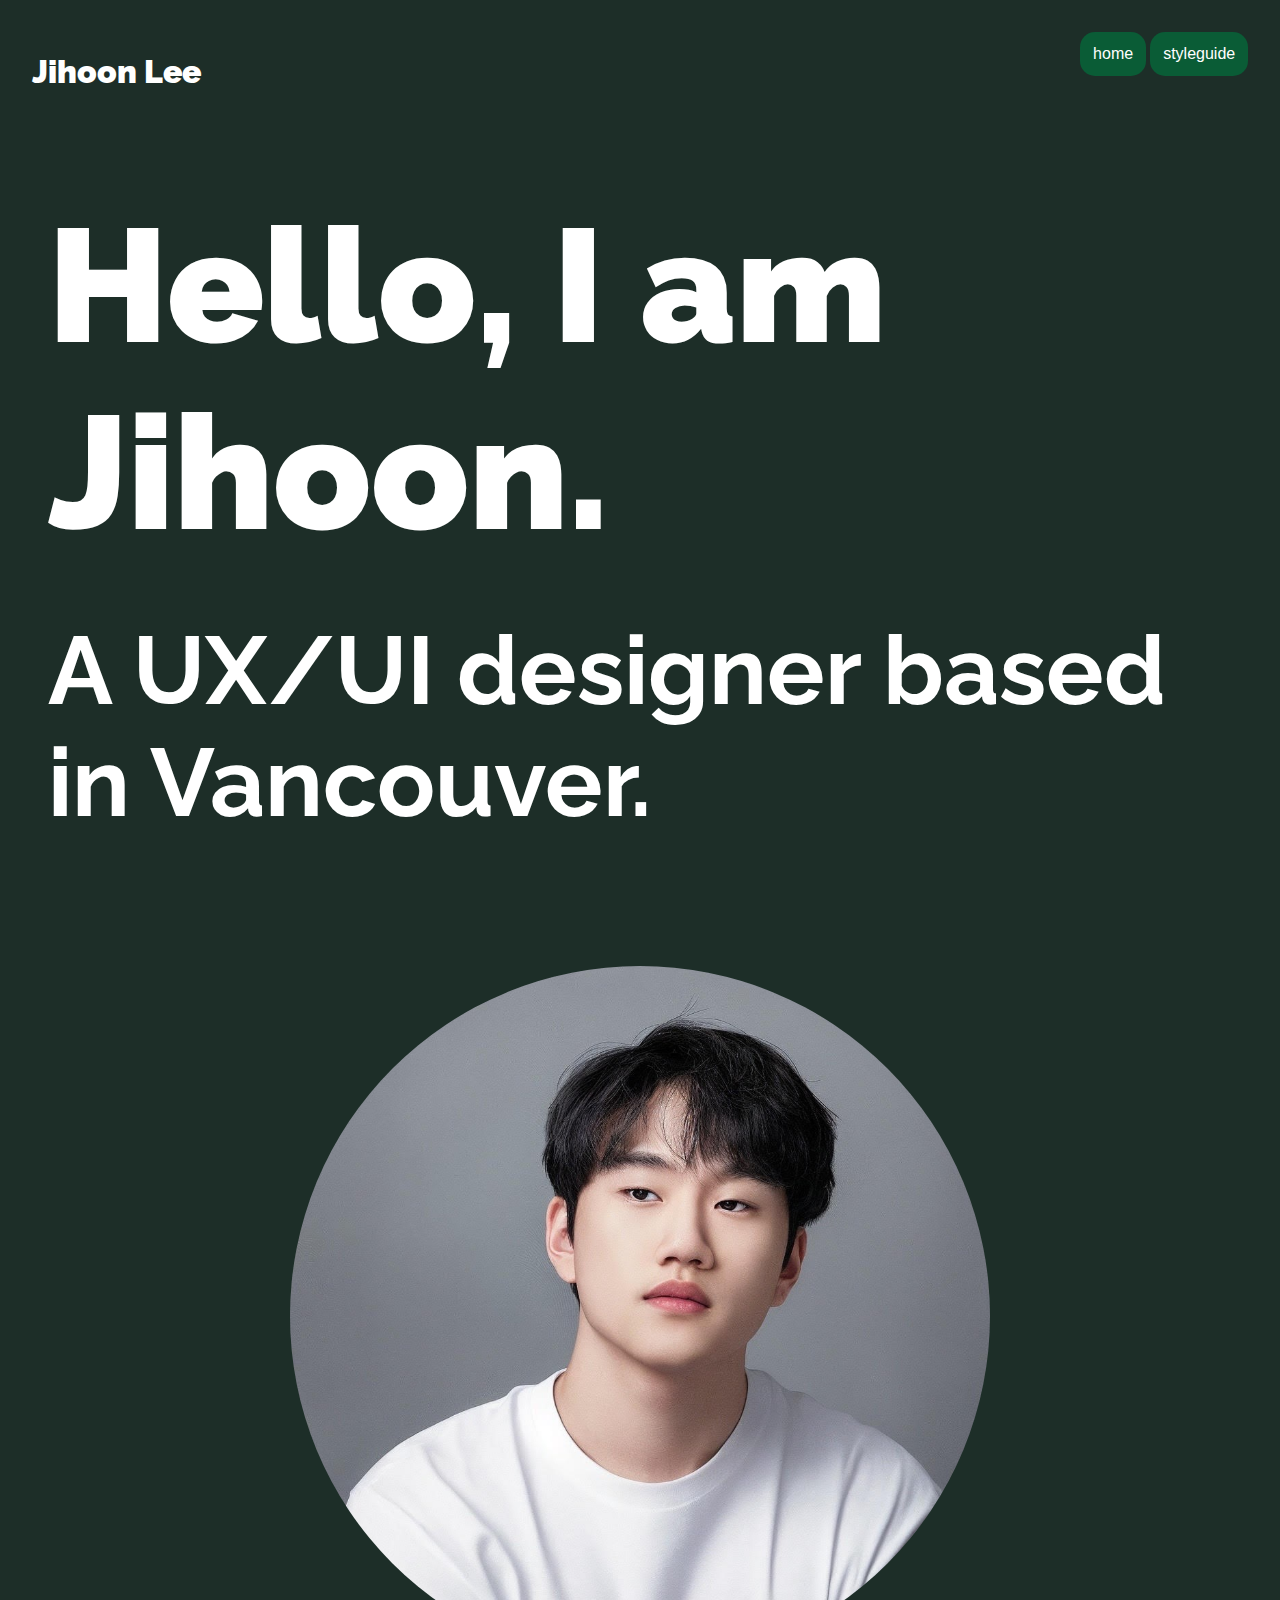
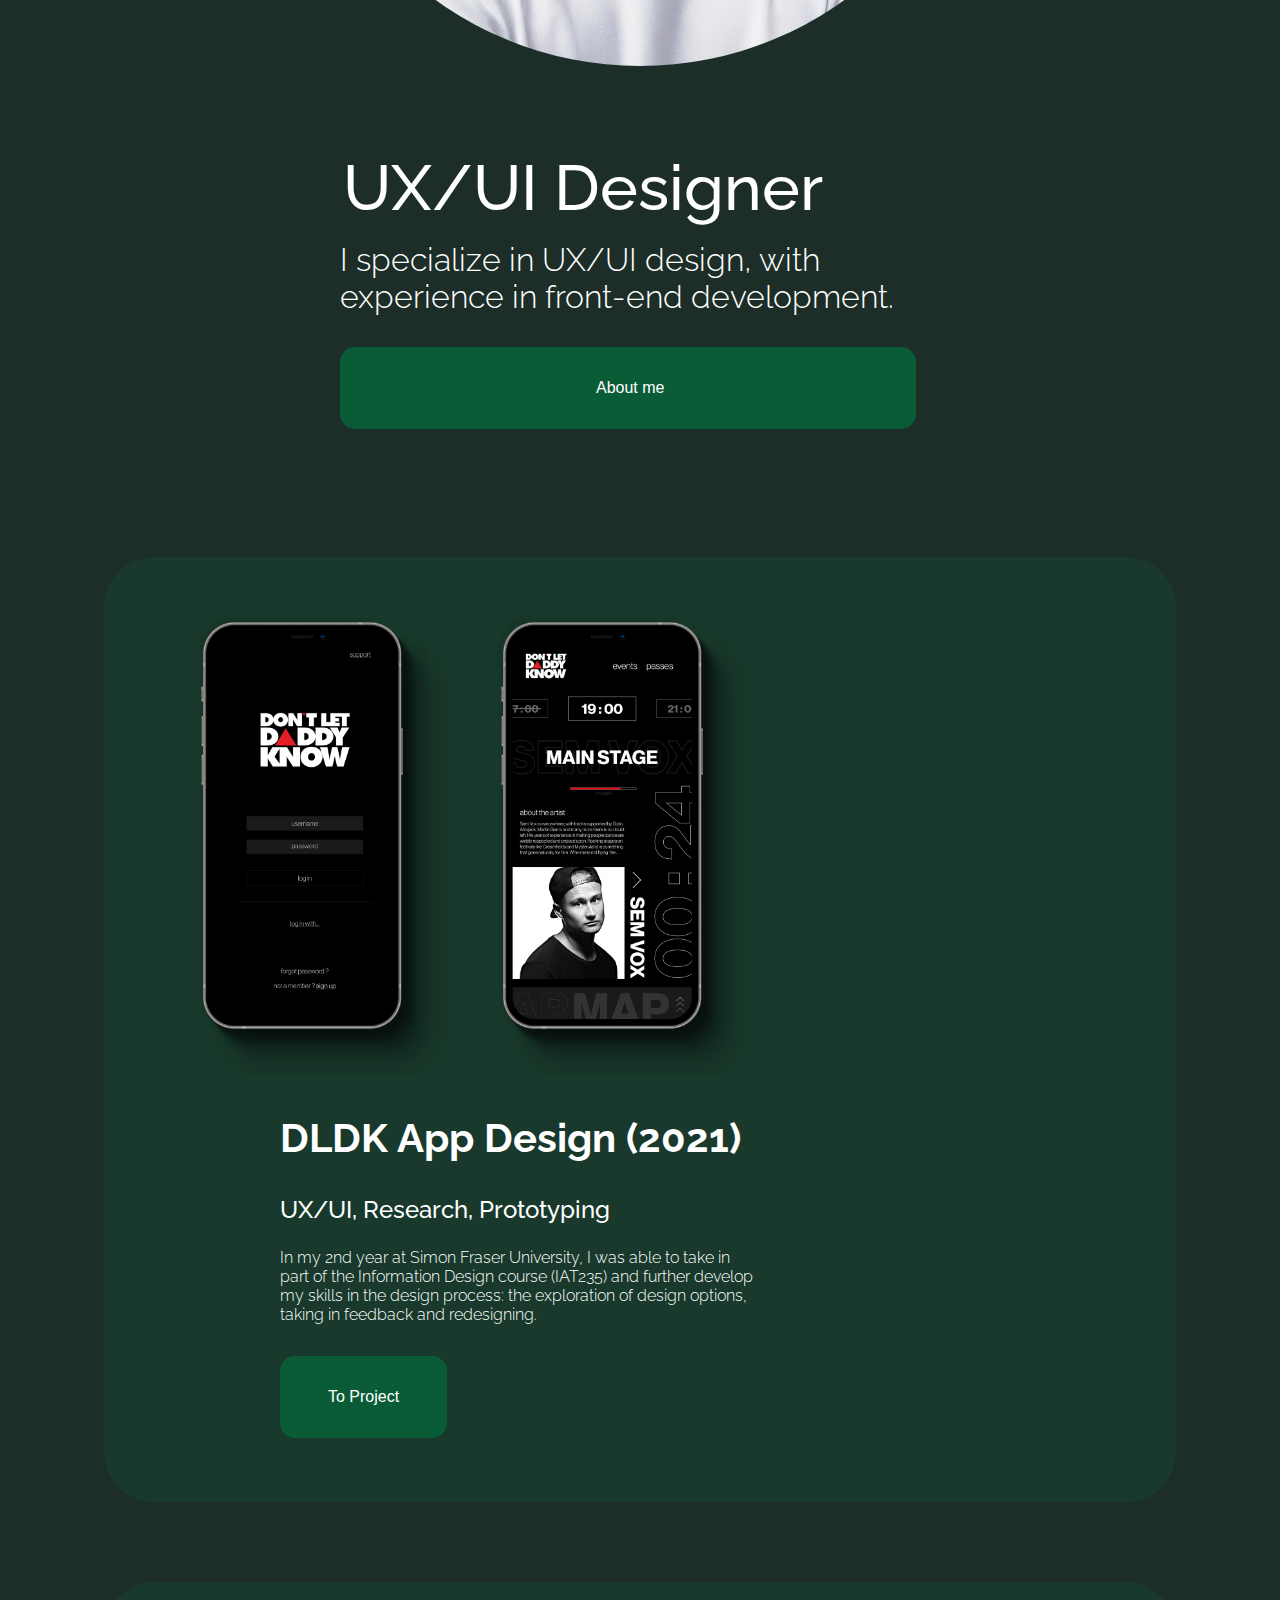
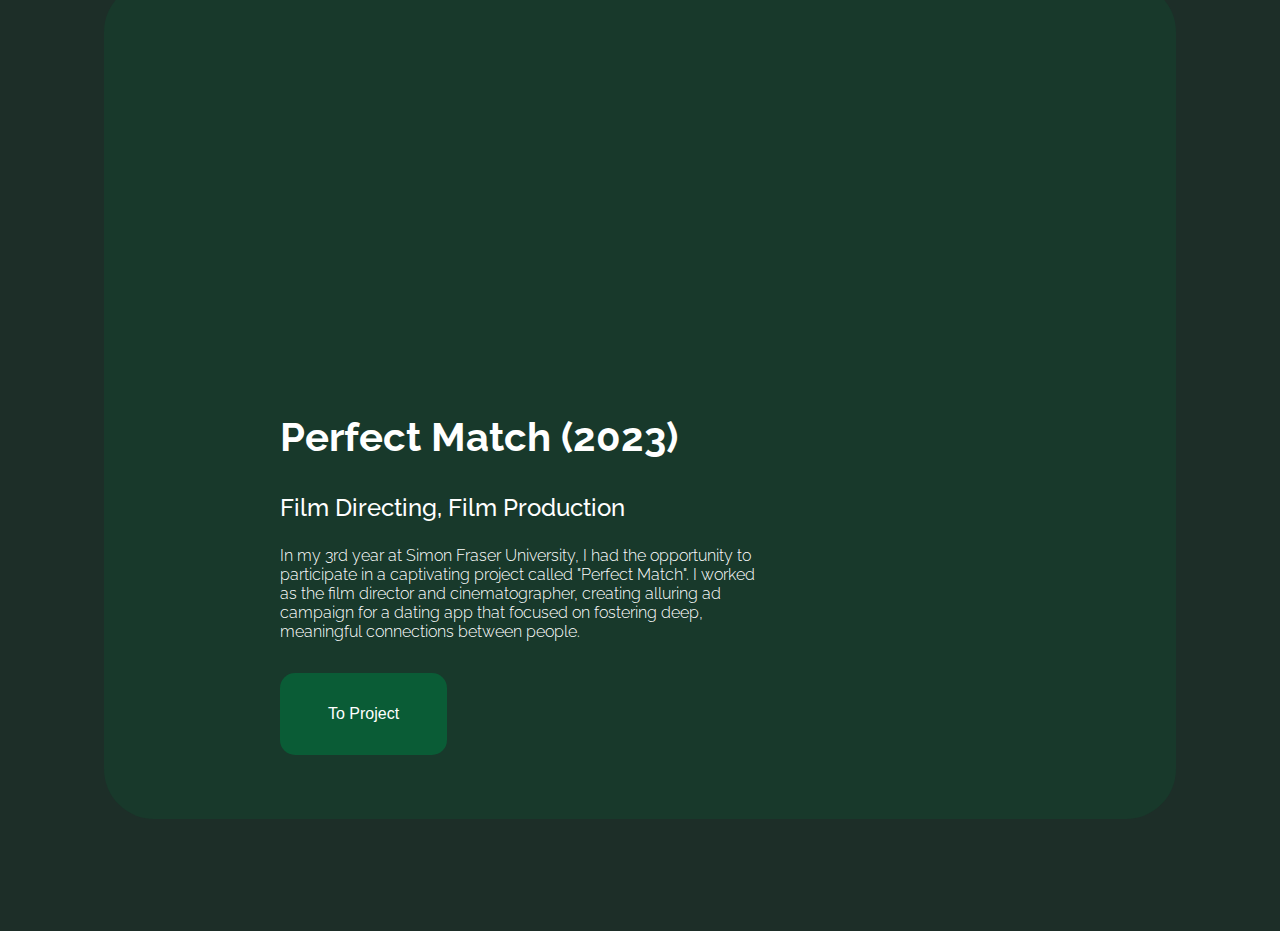
==== index.html @ 292fb3d1 "edited styleguide and home page" ====
<!DOCTYPE html>
<html lang = "en">

<head>
    <meta charset="utf-8" />
    <meta name="viewport" content="width=device-width, initial-scale=1.0" />

    <title>Jihoon's Portfolio</title>
    <link href="css/main.css" rel="stylesheet"/>
    <link href="css/normalize.css" rel="stylesheet"/>
    <link rel="preconnect" href="https://fonts.googleapis.com"> 
    <link rel="preconnect" href="https://fonts.gstatic.com" crossorigin> 
    <link href="https://fonts.googleapis.com/css2?family=Orbitron:wght@700&family=Raleway:wght@100;300;400;500;600;700;900&display=swap" rel="stylesheet">
</head>

<body>
    <header>
        <div class="header-content">
        <nav class="website-header">
            <h1>Jihoon Lee</h1>
        </nav>
        <nav class="website-menu">
            <a href="index.html" class="button-nav">home</a>
            <a href="style-guide.html" class="button-nav">styleguide</a>
        </nav>
        </div>
    </header>

    <section class="leading">
        <h1>Hello, I am Jihoon.</h1> 
        <h2>A UX/UI designer based in Vancouver.</h2>
        <div class="leading-content">
            <div class="leading-photo">
                <a href = "index.html">
                    <img src="img/jihoon.jpg">
                </a>
            </div>
            <div class="leading-about">
                <h3>UX/UI Designer</h3>
                <p>I specialize in UX/UI design, with experience in front-end development.</p>
                <div class="button-to-about">
                    <a href="index.html" class="button-nav">About me</a>
                </div>
            </div>
        </div>
    </section>

    <section class="projects element">
        <div class="project-container">
            <div class="project-DLDK-img">
                <a href="index.html">
                    <img src="img/1.png">
                </a>
            </div>
            <div class="project-DLDK-img">
                <a href="index.html">
                    <img src="img/4.png">
                </a>
            </div>
            <div class="project-content">
                <h2>DLDK App Design (2021)</h2>
                <h3>UX/UI, Research, Prototyping</h3>
                <div class="project-note">
                    <p>In my 2nd year at Simon Fraser University, I was able to take in part of the
                    Information Design course (IAT235) and further develop my skills in the design
                    process: the exploration of design options, taking in feedback and redesigning.</p>
                </div>
                <div class="button-to-project">
                    <a href="index.html" class="button-nav">To Project</a>
                </div>
            </div>
            
            
        </div>

        <div class="project-container">
            <div class="project-DLDK-img">
                <iframe src="https://www.youtube.com/embed/6qBNJYOXTNM?autoplay=1&mute=1&loop=1&controls=1"></iframe>
            </div>
            <div class="project-content">
                <h2>Perfect Match (2023)</h2>
                <h3>Film Directing, Film Production</h3>
                <div class="project-note">
                    <p>In my 3rd year at Simon Fraser University, I had the opportunity to participate
                        in a captivating project called "Perfect Match". I worked as the film director and
                        cinematographer, creating alluring ad campaign for a dating app that focused on
                        fostering deep, meaningful connections between people.</p>
                </div>
                <div class="button-to-project">
                    <a href="index.html" class="button-nav">To Project</a>
                </div>
            </div>
            
            
        </div>
        
    </section>
</body>

</html>
---- css/main.css ----
header{
    color: white;
}

body{
    background-color: #1D2E28;
    ;
}

.intro{
    color: white;
}

.introduction{
    color: white;
}

.skills{
    color: white;
}

.work-experience{
    color: white;
}

.education{
    color: white;
}

h1{
    font-family: Raleway;
    font-size: 3em;
    font-weight: 900;
}

.leading-content{
    display: flex;
    flex-wrap:wrap;
    justify-content: space-around;
}

.leading h1{
    font-size: 10em;
    color: white;
    margin: 0.5em 0.3em 0em 0.3em;
}

.leading h2{
    font-size: 6em;
    color: white;
    margin: 0.5em;

}

.leading h3{
    font-size: 4em;
    color: white;
    margin: 0em 0.3em 0em 0.3em;
}

.leading p{
    font-size: 2em;
    color: white;
    margin: 0.5em;
    max-width:600px;

}

.leading-photo img{
    margin: 5em 10em;
    width: 700px;
    border-radius: 50%;
}

.leading-about{
    align-self: center;
}

h2{
    font-family: Raleway;
    font-size: 2.5em;
    font-weight: 700;
}

h3{
    font-family: Raleway;
    font-size: 1.5em;
    font-weight: 500;
}

h4{
    font-family: Raleway;
    font-size: 1.2em;
    font-weight: 400;
}

h5{
    font-family: Raleway;
    font-size: 1em;
    font-weight: 300; 
}

p{
    font-family: Raleway;
    font-size: 1em;
    font-weight: 300;
    max-width: 100%;
}

ul{
    font-weight: 700;
}

li{
    font-weight: 300;
}

.button-nav{
    display: inline-block;
    padding: 0.8rem;
    color: white;
    background-color:#0A5C36;
    text-decoration: none;
    transition-property: background-color;
    transition-duration: 0.5s;
    border-radius: 15px;
}

.button-nav:hover,
.button-nav:focus {
    background-color: #14452F;
}

.header-content{
    display:flex;
    flex-wrap:wrap;
    justify-content: space-between;
    margin: 2em;
}

nav.website-header h1{
    text-align: left;
    font-size: 2em;
}

nav.website-header h2{
    text-align: center;
    font-size: 2em;
}

.website-menu{
    text-align: center;
}

.element {
    padding-bottom: 2rem;
    padding-left: 1.5rem;
    padding-right: 1.5rem;
    border-top-width: 0.15rem;
  }

#first.element{
    border: none;
}

.introduction{
    text-align: center;
    margin: 0 10em;
}

.skills{
    display:flex;
    flex-wrap:wrap;
    justify-content: space-around;
    align-items:center;
    border-radius: 50px;
    background: #18392b;
}

.skills-list{
    margin: 2rem;
    padding: 1.5rem;
    border-radius: 30px;
    background: #14452F;
}

.skills-list-detail{
    display:flex;
    flex-direction: column;
    flex-wrap:wrap;
    justify-content: space-around;
    align-items:center;
    margin-left: 15em;
}

div.skills-list li{
    margin-left: 2.5em;
}

div.skills-list h4{
    margin: 0;
}

.work-experience{
    display:flex;
    flex-wrap:wrap;
    justify-content: space-around;
    align-items:center;
    margin: 5em 5em;
    border-radius: 50px;
    background: #18392b;
}

.work-experience-list{
    margin: 2rem;
    padding: 1.5rem;
    max-width: 17em;
    border-radius: 30px;
    background: #14452F;
}

div.work-experience-list h4{
    margin: 0;
}

.education{
    display:flex;
    flex-wrap:wrap;
    justify-content: space-around;
    align-items:center;
    margin: 5em 5em;
    border-radius: 50px;
    background: #18392b;
}

.education-list{
    margin: 2rem;
    padding: 1rem;
    border-radius: 30px;
    background: #14452F;
}

div.education-list h4{
    margin: 0;
}

div.education-list p{
    margin: 0;
}

.element{
    color: white;
}

.projects{
    color: white;
}

div.projects h2{
    margin-left: 2em;
}

.project-container{
    display: flex;
    flex-wrap: wrap;
    
    align-items:left;
    margin: 5em 5em;
    border-radius: 50px;
    background: #18392b;
    padding:3em;
    padding-top:1em;
    padding-bottom: 1em;
}

.project-content{
    align-self: center;
    margin-left:8em;
}

.project-note{
    max-width: 30em;
}

.button-to-project .button-nav{
    margin: 1em 0em 3em 0em;
    padding: 2em 3em 2em 3em;
}

.button-to-about .button-nav{
    margin: 1em 0em 3em 1em;
    padding: 2em 3em 2em 16em;
    width: 17em;
}

div.project-DLDK-img img{
    max-width:300px;
    height: auto;
}

iframe{
    width:600px;
    height:338px;
    border:none;
    border-radius: 20px;
    margin-top: 2.5em;
}


@media (max-width:1920px){

    .skills{
        margin:5em 5em;
    }

    .skill-list-visible{
        display:none;
    }

    .skill-list-title-visible{
        display:none;
    }

    .skill-list-title-pop{
        display:none;
    }
}

@media (max-width:1184px){
    .work-experience-list{
        max-width: 50em;
    }

    div.work-experience-list p{
        max-width:80%;
    }

    
    .skill-list-visible{
        display:inline;
    }

     .skills-list-hide{
        display:none;
    }

    .skills-list{
        width:60em;
    }

    .education-list{
        width: 50em;
    }

    .skill-list-title-visible{
        display:inline;
    }

    .skill-list-title-pop{
        display:inline;
    }

    div.skills-list h4{
        height:50px;
    }
    .skills-list {
        display: flex;
        flex-wrap: wrap;
      }
      
      .skill-list-detail {
        flex-basis: 50%;
        box-sizing: border-box;
        margin-top: 20px; /* Add some spacing between items */
      }
      
      h5 {
        margin-top: 0;
      }
      
      ul {
        list-style-type: none;
        padding: 0;
      }

      div.skill-list-detail li{
        margin-left:0;
      }
}

@media (max-width:785px){
    .skills{
        margin:1em 1em;
    }
    
    .work-experience{
        margin:1em 1em;
    }

    .education{
        margin:1em 1em;
    }

    .introduction{
        margin:3em 3em;
    }
}

@media (max-width:585px){
    .introduction-para-short{
        display: none;
    }

    .work-experience-list-detail{
        display: none;
    }
}

@media (max-width:490px){

    nav.website-header h1{
        font-size: 2em;
    }

    nav.website-header h2{
        font-size: 1.5em;
    }

    h1{
        font-size: 2em;
    }

    h2{
        font-size: 1.5em;
    }

    h3{
        font-size: 1.2em;
    }

    h4{
        font-size: 1em;
    }

    h5{
        font-size: 0.8em;
    }

    p{
        font-size: 0.8em;
    }

    ul{
        font-size: 0.8em;
    }

    li{
        font-size: 0.8em;
    }
}

@media (max-width:410px) {

    nav.website-header h1{
        font-size: 1.7em;
    }

    nav.website-header h2{
        font-size: 1.3em;
    }

    h1{
        font-size: 1.7em;
    }

    h2{
        font-size: 1.3em;
    }

    h3{
        font-size: 1em;
    }

    h4{
        font-size: 0.8em;
    }

    h5{
        font-size: 0.7em;
    }

    p{
        font-weight: 300;
        font-size: 0.7em;
    }

    ul{
        font-size: 0.7em;
    }

    li{
        font-size: 0.7em;
    }

    .skills-list{
        margin: 0em 0em 1em;
        padding: 0em 1em 2em;
    }

    .work-experience-list{
        margin: 0em 0em 1em;
        padding: 1em 1em 1em;
    }

    div.work-experience-list p{
        margin:0;
        max-width: 100%;
    }

    .education-list{
        margin: 0em 0em 1em;
        padding: 1em 1em 1em;
    }

    div.education-list p{
        margin:0;
        max-width: 100%;
    }

    .introduction{
        margin:0;
        padding:1em;
    }

    .element{
        padding:0;
    }

    .intro{
        padding: 1em;
    }
}
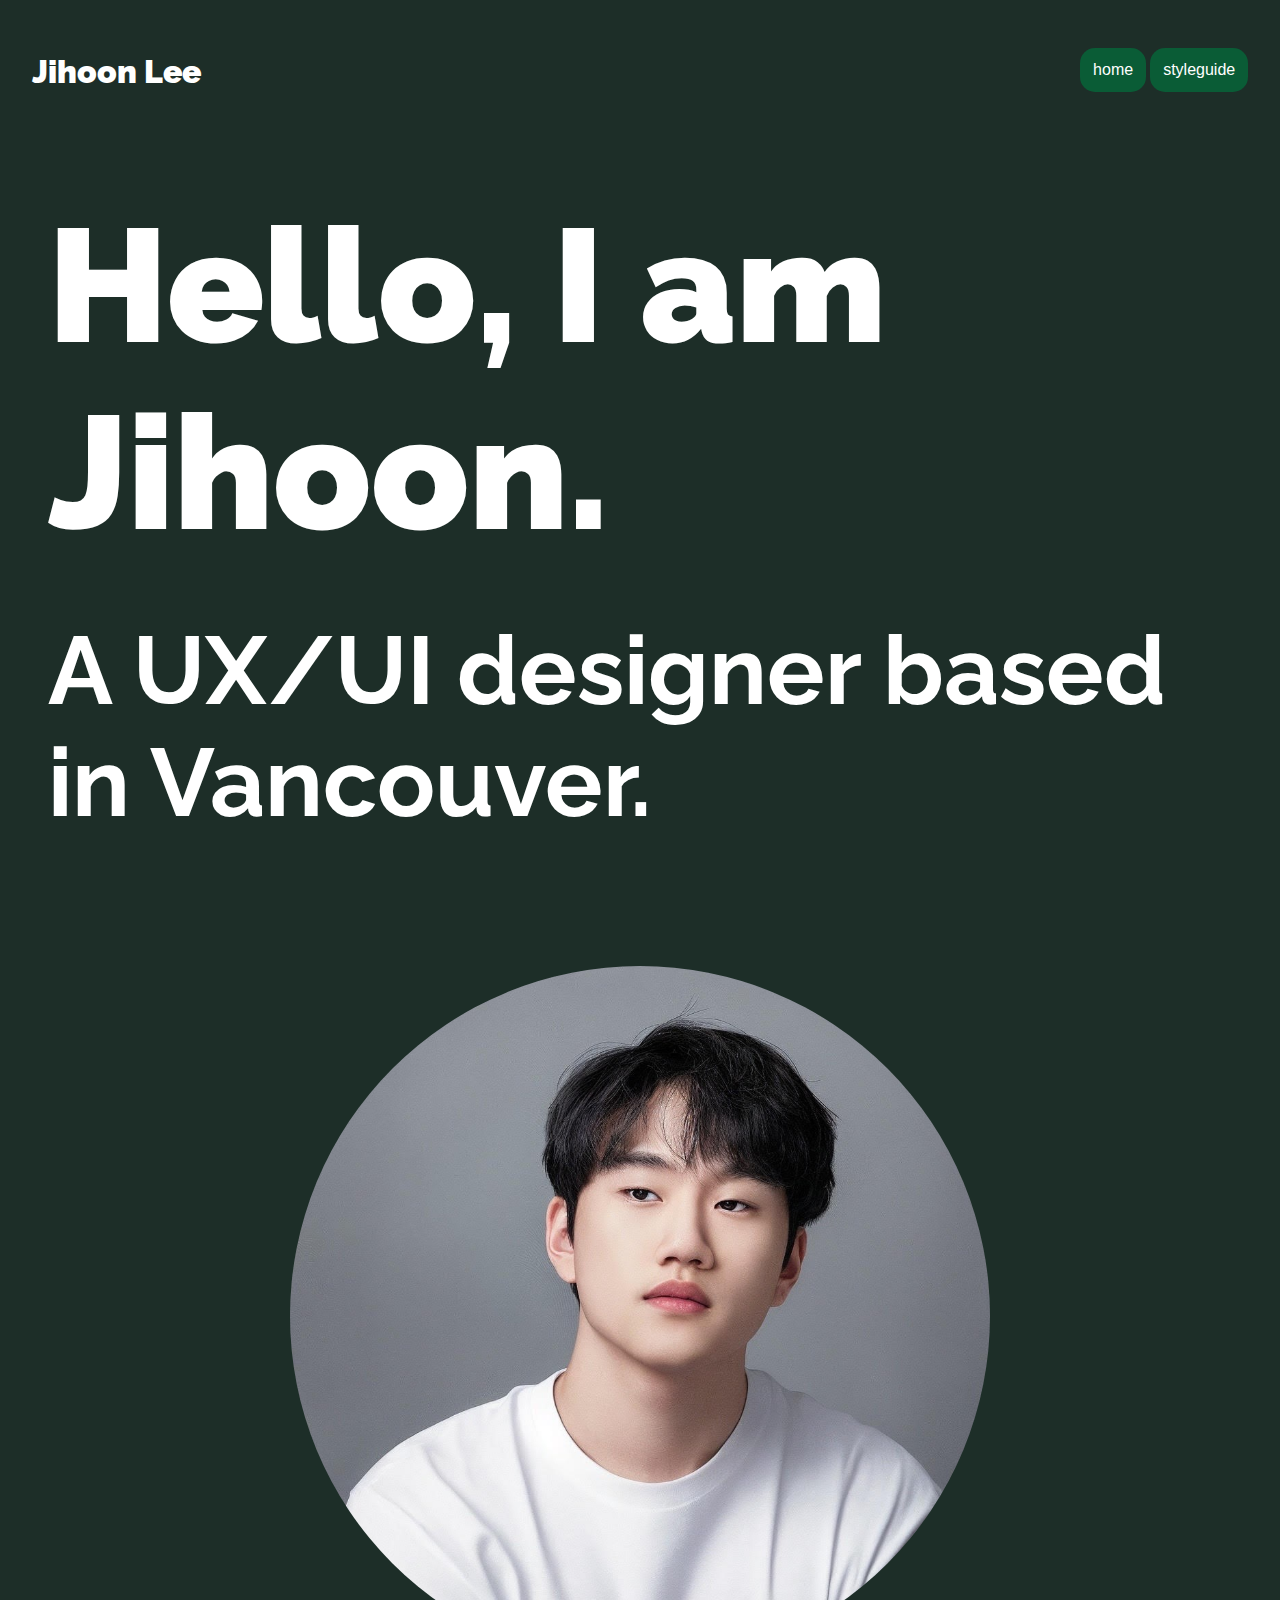
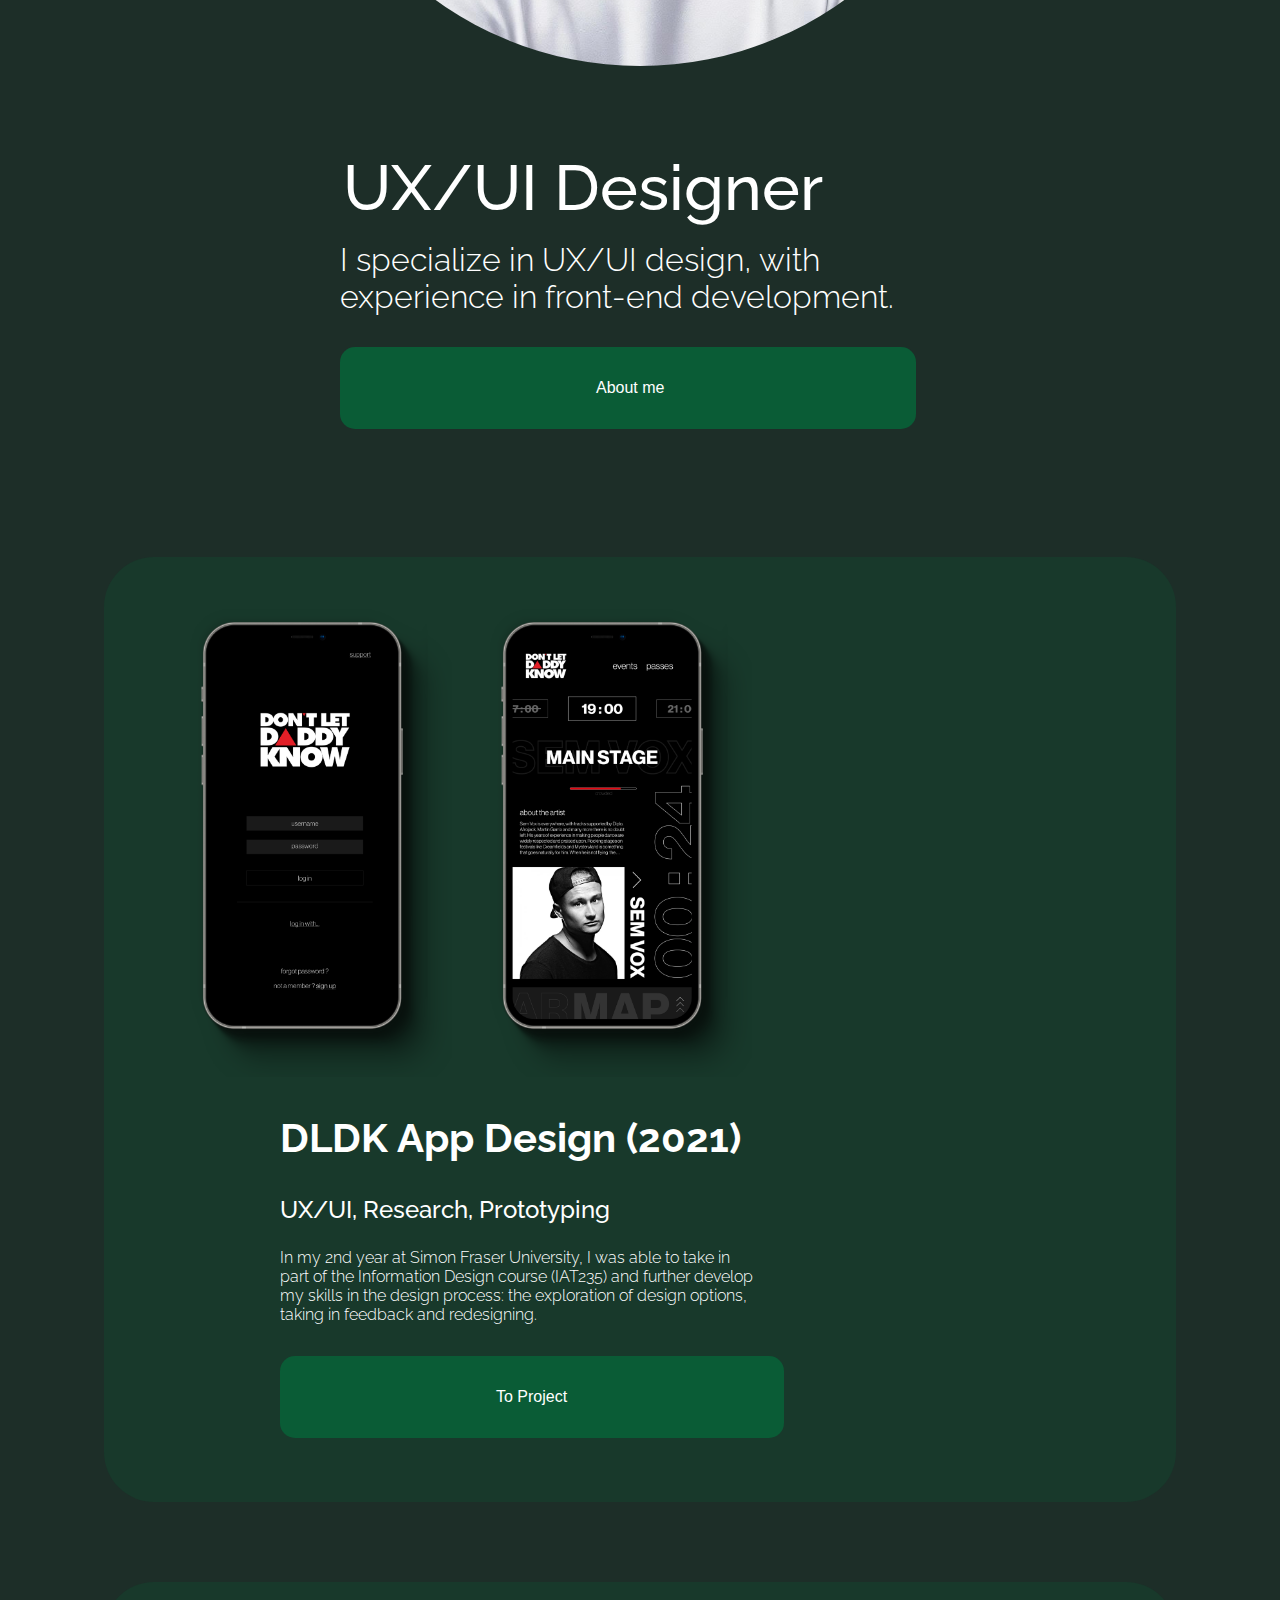
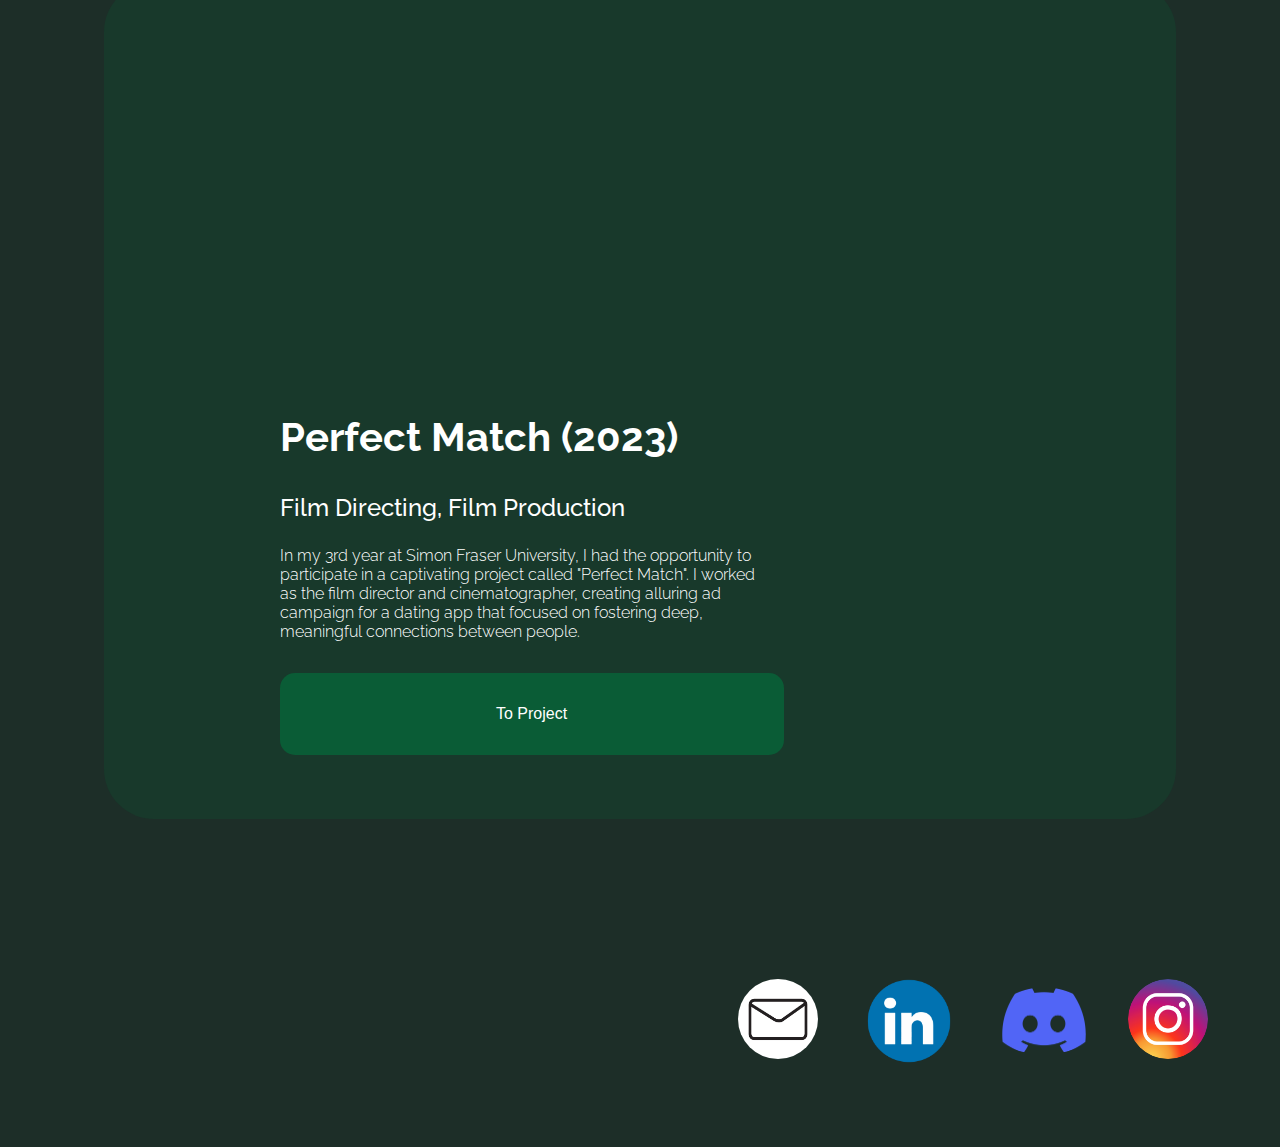
==== commit 6ef879f5: "Added contact icons" ====
--- a/index.html
+++ b/index.html
@@ -16,9 +16,11 @@
 <body>
     <header>
         <div class="header-content">
-        <nav class="website-header">
-            <h1>Jihoon Lee</h1>
-        </nav>
+            <nav class="website-header">
+                <a href="index.html">
+                <h1>Jihoon Lee</h1>
+                </a>
+            </nav>
         <nav class="website-menu">
             <a href="index.html" class="button-nav">home</a>
             <a href="style-guide.html" class="button-nav">styleguide</a>
@@ -31,7 +33,7 @@
         <h2>A UX/UI designer based in Vancouver.</h2>
         <div class="leading-content">
             <div class="leading-photo">
-                <a href = "index.html">
+                <a href = "about-me.html">
                     <img src="img/jihoon.jpg">
                 </a>
             </div>
@@ -39,7 +41,7 @@
                 <h3>UX/UI Designer</h3>
                 <p>I specialize in UX/UI design, with experience in front-end development.</p>
                 <div class="button-to-about">
-                    <a href="index.html" class="button-nav">About me</a>
+                    <a href="about-me.html" class="button-nav">About me</a>
                 </div>
             </div>
         </div>
@@ -95,6 +97,23 @@
         </div>
         
     </section>
+
+    <section class="contact element">
+        <div class="contact-me">
+            <a href="mailto: jihoon_lee@sfu.ca" id="email">
+                <img src="img/email-icon.jpg" alt="link to Email">
+            </a>
+            <a target="blank_" href="https://www.linkedin.com/in/jihoonl" id="linkedin">
+                <img src="img/linkedin-icon.png" alt="link to LinkedIn">
+            </a>
+            <a target="blank_" href="https://discordapp.com/users/698409979882766357" id="discord">
+                <img src="img/discord-icon.png" alt="link to Discord">
+            </a>
+            <a target="blank_" href="https://www.instagram.com/j.hoonl/" id="instagram">
+                <img src="img/instagram-icon.png" alt="link to Instagram">
+            </a>
+        </div>
+    </section>
 </body>
 
 </html>--- a/css/main.css
+++ b/css/main.css
@@ -7,12 +7,21 @@
     ;
 }
 
+a{
+    text-decoration: none;
+    color: white;
+}
+
 .intro{
     color: white;
 }
 
 .introduction{
     color: white;
+}
+
+div.introduction h3{
+    font-size: 4em;
 }
 
 .skills{
@@ -149,6 +158,7 @@
 }
 
 .website-menu{
+    margin-top: 1em;
     text-align: center;
 }
 
@@ -165,7 +175,7 @@
 
 .introduction{
     text-align: center;
-    margin: 0 10em;
+    margin: 5em 10em;
 }
 
 .skills{
@@ -263,7 +273,6 @@
 .project-container{
     display: flex;
     flex-wrap: wrap;
-    
     align-items:left;
     margin: 5em 5em;
     border-radius: 50px;
@@ -284,7 +293,8 @@
 
 .button-to-project .button-nav{
     margin: 1em 0em 3em 0em;
-    padding: 2em 3em 2em 3em;
+    padding: 2em 3em 2em 13.5em;
+    width: 15em;
 }
 
 .button-to-about .button-nav{
@@ -304,6 +314,33 @@
     border:none;
     border-radius: 20px;
     margin-top: 2.5em;
+}
+
+.contact-me{
+    margin:3em;
+    display: flex;
+    flex-wrap: wrap;
+    justify-content: flex-end;
+}
+
+.contact-me img{
+    width:80px;
+    height: auto;
+    border-radius: 50%;
+}
+
+#linkedin img{
+    width:150px;
+    margin-left:1em;
+}
+
+#discord img{
+    width: 120px;
+    margin-top: 0.5em;
+    margin-right: 1.5em;
+}
+
+#instgram img{
 }
 
 
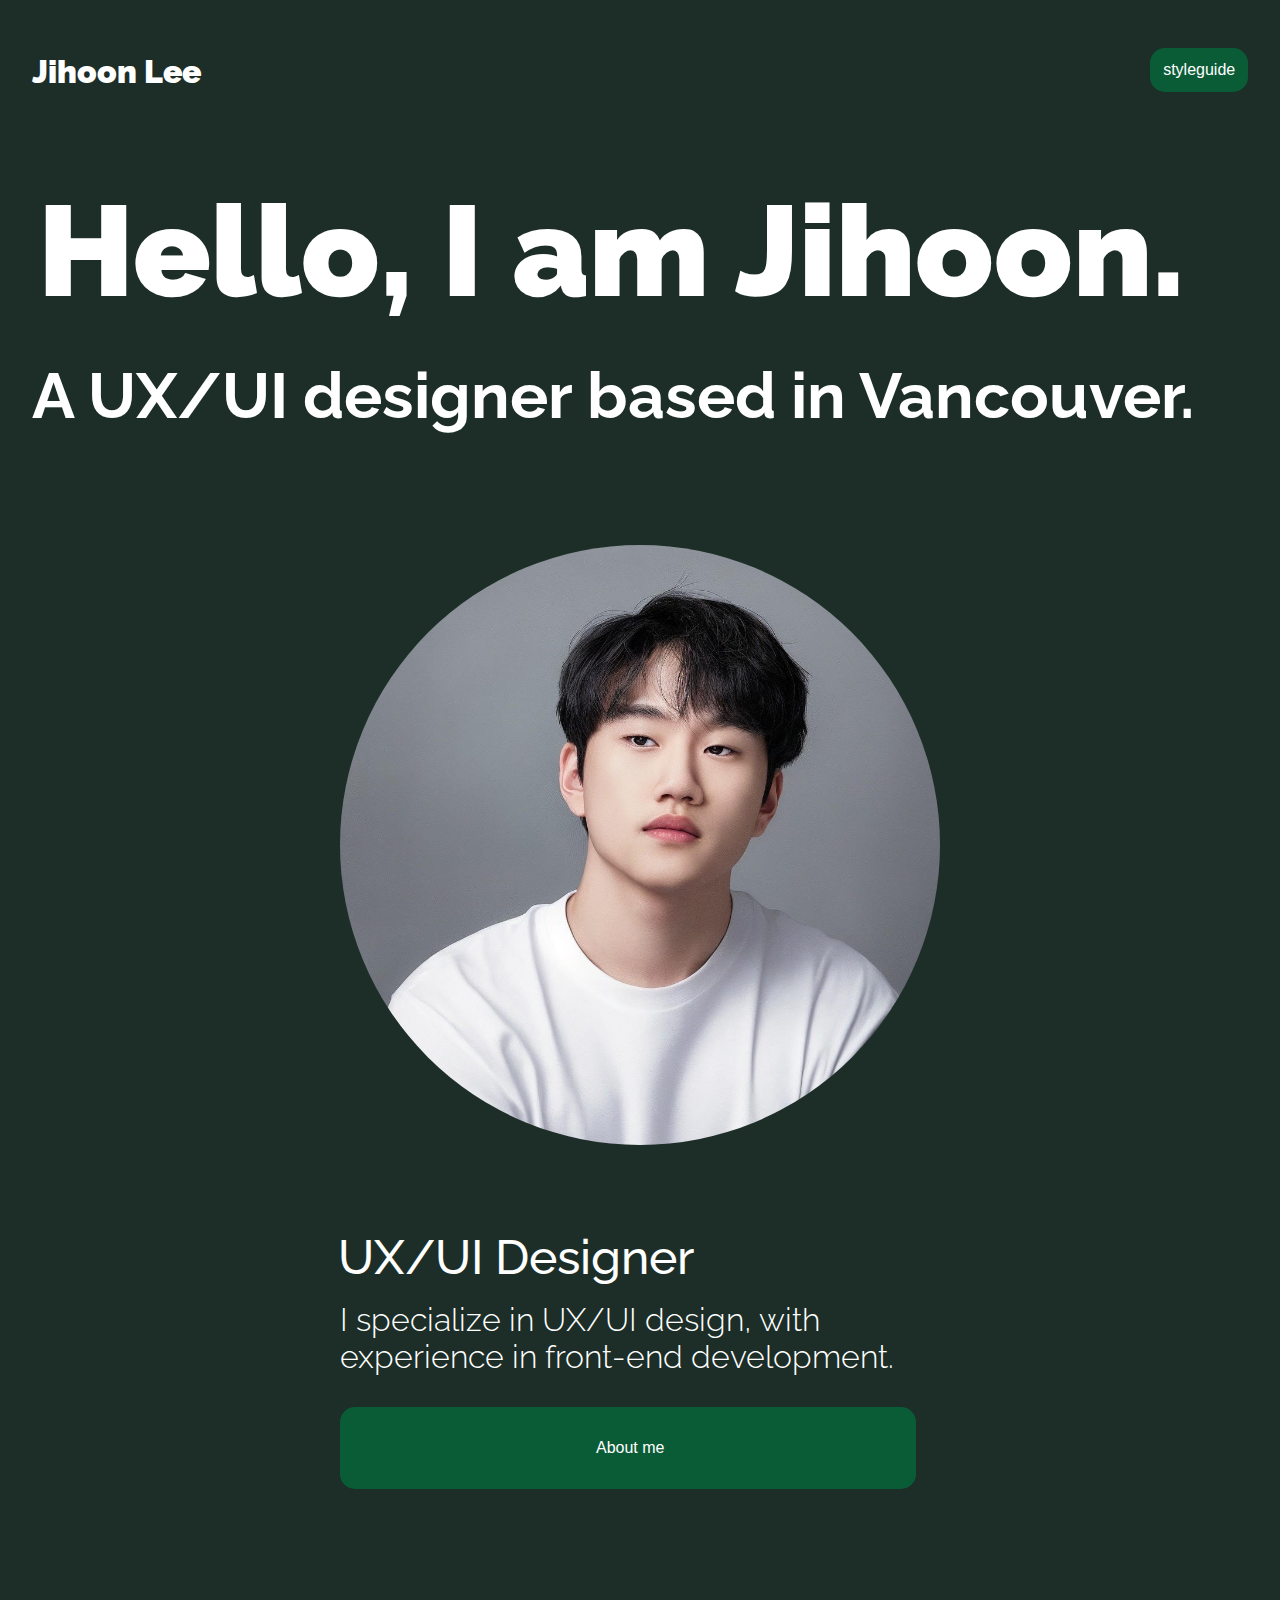
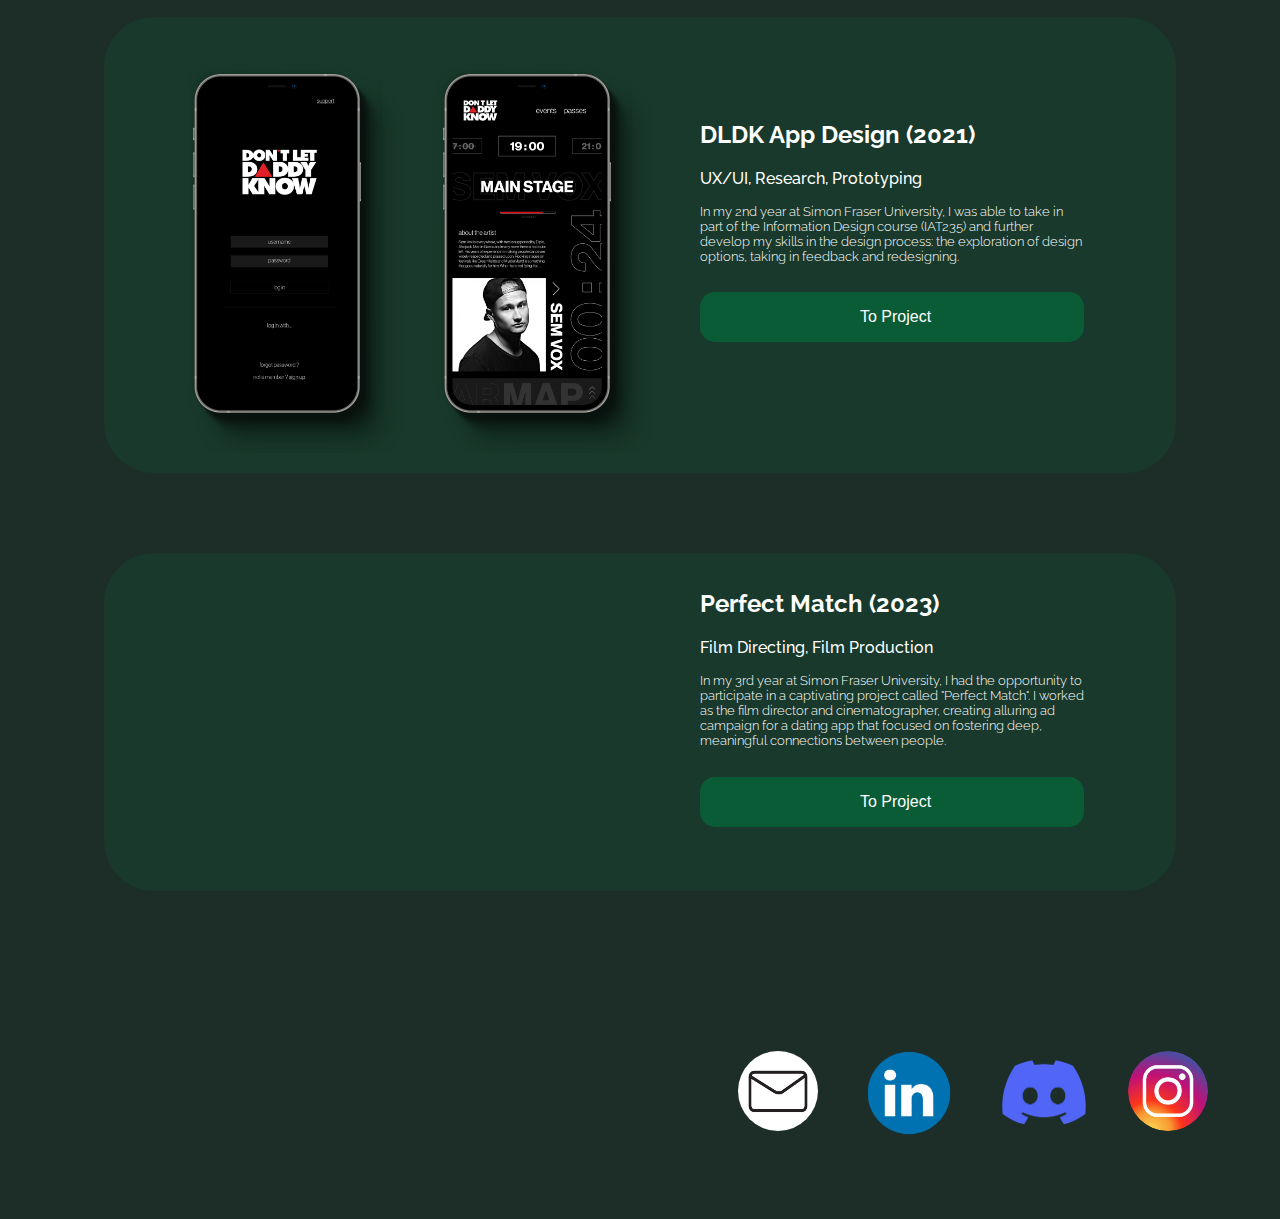
==== commit d3b0b7e6: "Adjusted for Mobile (iPhone 12 pro)" ====
--- a/index.html
+++ b/index.html
@@ -22,7 +22,6 @@
                 </a>
             </nav>
         <nav class="website-menu">
-            <a href="index.html" class="button-nav">home</a>
             <a href="style-guide.html" class="button-nav">styleguide</a>
         </nav>
         </div>
@@ -49,16 +48,19 @@
 
     <section class="projects element">
         <div class="project-container">
-            <div class="project-DLDK-img">
+            <div class="project-images">
+            <div class="project-img">
                 <a href="index.html">
                     <img src="img/1.png">
                 </a>
             </div>
-            <div class="project-DLDK-img">
+            <div class="project-img" id="second">
                 <a href="index.html">
                     <img src="img/4.png">
                 </a>
             </div>
+            </div>
+
             <div class="project-content">
                 <h2>DLDK App Design (2021)</h2>
                 <h3>UX/UI, Research, Prototyping</h3>
@@ -76,7 +78,7 @@
         </div>
 
         <div class="project-container">
-            <div class="project-DLDK-img">
+            <div class="project-img">
                 <iframe src="https://www.youtube.com/embed/6qBNJYOXTNM?autoplay=1&mute=1&loop=1&controls=1"></iframe>
             </div>
             <div class="project-content">
--- a/css/main.css
+++ b/css/main.css
@@ -46,6 +46,7 @@
     display: flex;
     flex-wrap:wrap;
     justify-content: space-around;
+    margin: 1em;
 }
 
 .leading h1{
@@ -287,7 +288,7 @@
     margin-left:8em;
 }
 
-.project-note{
+.project-note {
     max-width: 30em;
 }
 
@@ -303,7 +304,12 @@
     width: 17em;
 }
 
-div.project-DLDK-img img{
+.project-images{
+    display: flex;
+    flex-wrap: wrap;
+}
+
+div.project-img img{
     max-width:300px;
     height: auto;
 }
@@ -360,6 +366,103 @@
 
     .skill-list-title-pop{
         display:none;
+    }
+}
+
+@media (max-width:1535px){
+    .project-content{
+        margin-left: 3em;
+    }
+}
+
+@media (max-width:1455px){
+    .project-img img{
+        width: 250px;
+        height:auto;
+    }
+
+    .project-img iframe{
+        width: 500px;
+        height: 280px;
+        margin-top: 4.5em;
+    }
+}
+
+@media (max-width: 1355px){
+    .leading h1{
+        font-size: 8em;
+        color: white;
+        margin: 0.5em 0.3em 0em 0.3em;
+    }
+    
+    .leading h2{
+        font-size: 4em;
+        color: white;
+        margin: 0.5em;
+    
+    }
+    
+    .leading h3{
+        font-size: 3em;
+        color: white;
+        margin: 0em 0.3em 0em 0.3em;
+    }
+    
+    .leading p{
+        font-size: 2em;
+        color: white;
+        margin: 0.5em;
+        max-width:600px;
+    
+    }
+    
+    .leading-photo img{
+        margin: 5em 10em;
+        width: 600px;
+        border-radius: 50%;
+    }
+    
+    .project-content h2{
+        font-size: 1.5em;
+    }
+
+    .project-content h3{
+        font-size: 1em;
+    }
+
+    .project-note p{
+        font-size: 0.8em;
+        max-width: 30em;
+
+    }
+
+    .button-to-project .button-nav{
+        padding: 1em 2em 1em 10em;
+        width: 12em;
+    }
+
+    .project-img iframe{
+        margin-top: 0.8em;
+    }
+}
+
+@media (max-width:1235px){
+    #second.project-img{
+        display:none;
+    }
+
+    .project-img iframe{
+        margin-top: 2em;
+        width: 700px;
+        height: 394px;
+    }
+
+    .project-content{
+        margin:0;
+    }
+
+    .project-note p{
+        width:70em;
     }
 }
 
@@ -425,6 +528,125 @@
       }
 }
 
+@media (max-width:995px){
+    .leading h1{
+        font-size: 5em;
+        color: white;
+        margin: 0.5em 0.3em 0em 0.3em;
+    }
+    
+    .leading h2{
+        font-size: 2.5em;
+        color: white;
+        margin: 0.5em;
+    
+    }
+    
+    .leading h3{
+        font-size: 2em;
+        color: white;
+        margin: 0em 0.3em 0em 0.3em;
+    }
+    
+    .leading p{
+        font-size: 1.5em;
+        color: white;
+        margin: 0.5em;
+        max-width:600px;
+    
+    }
+    
+    .leading-photo img{
+        margin: 5em 10em;
+        width: 500px;
+        border-radius: 50%;
+    }
+    
+    .project-content h2{
+        font-size: 1em;
+    }
+
+    .project-content h3{
+        font-size: 0.8em;
+    }
+
+    .project-note p{
+        font-size: 0.7em;
+        max-width: 25em;
+
+    }
+
+    .button-to-project .button-nav{
+        padding: 1em 2em 1em 6em;
+        width: 8em;
+    }
+
+    .project-img iframe{
+        margin-top: 2em;
+        width: 530px;
+        height: 298px;
+    }
+}
+
+@media (max-width:833px){
+    .project-img iframe{
+        margin-top: 2em;
+        width: 280px;
+        height: 158px;
+    }
+
+    .leading h1{
+        font-size: 4em;
+        color: white;
+        margin: 0.5em 0.3em 0em 0.3em;
+    }
+    
+    .leading h2{
+        font-size: 2em;
+        color: white;
+        margin: 0.5em;
+    
+    }
+    
+    .leading h3{
+        font-size: 1.5em;
+        color: white;
+        margin: 0em 0.3em 0em 0.3em;
+    }
+    
+    .leading p{
+        font-size: 1em;
+        color: white;
+        margin: 0.5em;
+        max-width:600px;
+    
+    }
+
+    .leading-photo img{
+        margin: 5em 8em;
+        width: 400px;
+        border-radius: 50%;
+    }
+
+    .button-to-about .button-nav{
+        margin: 1em 0em 3em 1em;
+        padding: 2em 3em 2em 13em;
+        width: 14em;
+    }
+
+    .contact-me img{
+        width:4em;
+    }
+
+    #linkedin img{
+        width:7.5em;
+    }
+
+    #discord img{
+        width:6em;
+    }
+}
+
 @media (max-width:785px){
     .skills{
         margin:1em 1em;
@@ -443,6 +665,14 @@
     }
 }
 
+@media (max-width:660px){
+    .leading-photo img{
+        margin: 3em 4em;
+        width: 400px;
+        border-radius: 50%;
+    }
+}
+
 @media (max-width:585px){
     .introduction-para-short{
         display: none;
@@ -453,6 +683,14 @@
     }
 }
 
+@media (max-width:527px){
+    .leading-photo img{
+        margin: 1em 2em;
+        width: 400px;
+        border-radius: 50%;
+    }
+}
+
 @media (max-width:490px){
 
     nav.website-header h1{
@@ -496,7 +734,7 @@
     }
 }
 
-@media (max-width:410px) {
+@media (max-width:415px) {
 
     nav.website-header h1{
         font-size: 1.7em;
@@ -569,6 +807,15 @@
         padding:1em;
     }
 
+    div.introduction h3{
+        font-size: 2em;
+        margin-top: 0;
+    }
+
+    .header-content{
+        margin-bottom: 0;
+    }
+
     .element{
         padding:0;
     }
@@ -576,4 +823,80 @@
     .intro{
         padding: 1em;
     }
-}+    .leading-photo img{
+        margin: 1em 1em;
+        width: 300px;
+        border-radius: 50%;
+    }
+
+    .project-img iframe{
+        margin-top: 2em;
+        width: 280px;
+        height: 158px;
+    }
+
+    .leading h1{
+        font-size: 2em;
+        color: white;
+        margin: 0.5em 0.3em 0em 0.3em;
+    }
+    
+    .leading h2{
+        font-size: 1.2em;
+        color: white;
+        margin: 0.5em;
+    
+    }
+    
+    .leading h3{
+        font-size: 1em;
+        color: white;
+        margin: 0em 0.3em 0em 0.3em;
+    }
+    
+    .leading p{
+        font-size: 0.8em;
+        color: white;
+        margin: 0.5em;
+        max-width:600px;
+    
+    }
+
+    .button-to-about .button-nav{
+        margin: 1em 0em 3em 1em;
+        padding: 2em 3em 2em 8em;
+        width: 9.5em;
+    }
+
+    .project-container{
+        margin:1em;
+    }
+
+    .project-img img {
+        width:200px;
+        height: auto;
+        padding-left: 2em;
+    }
+
+    .project-img iframe{
+        width: 265px;
+        height: 149.7px;
+    }
+
+    .contact-me{
+        margin:1em;
+        justify-content: center;
+    }
+
+    .contact-me img{
+        width:3em;
+    }
+
+    #linkedin img{
+        width:5.8em;
+    }
+
+    #discord img{
+        width:4.3em;
+    }
+}
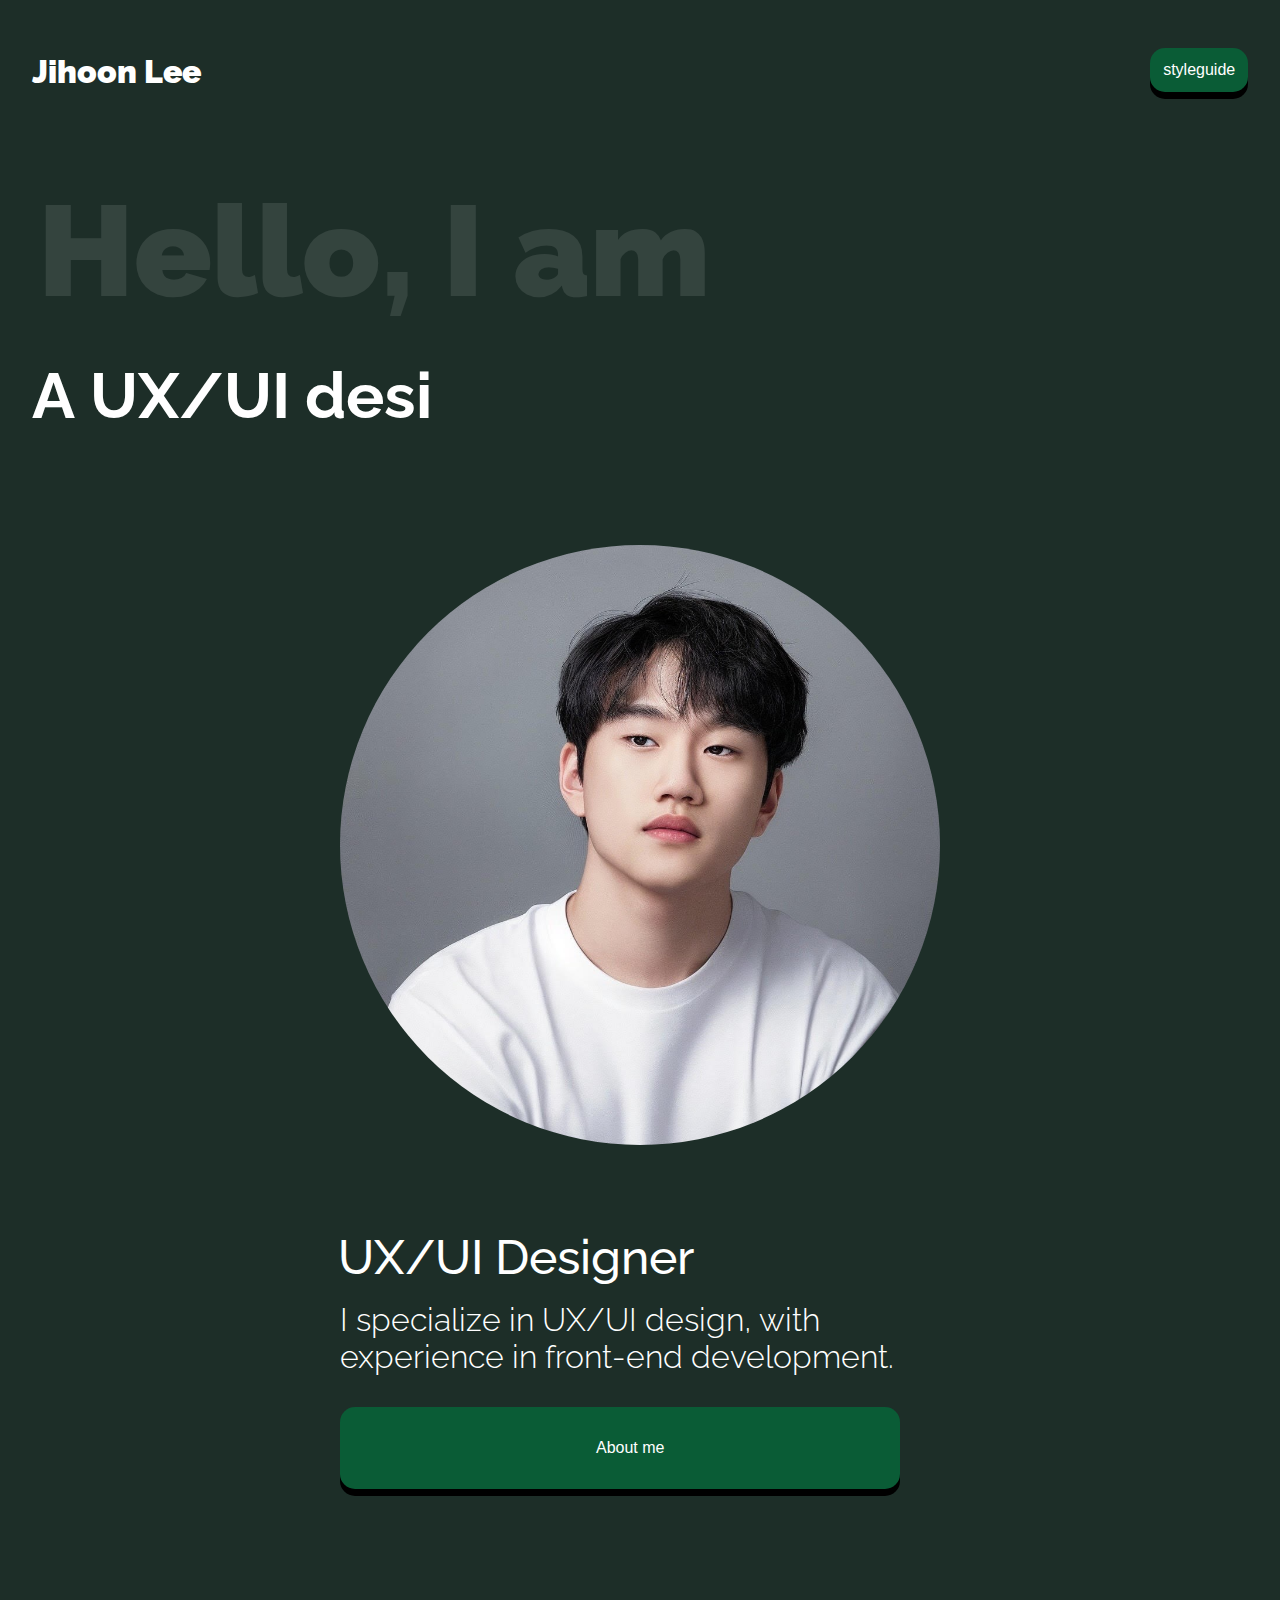
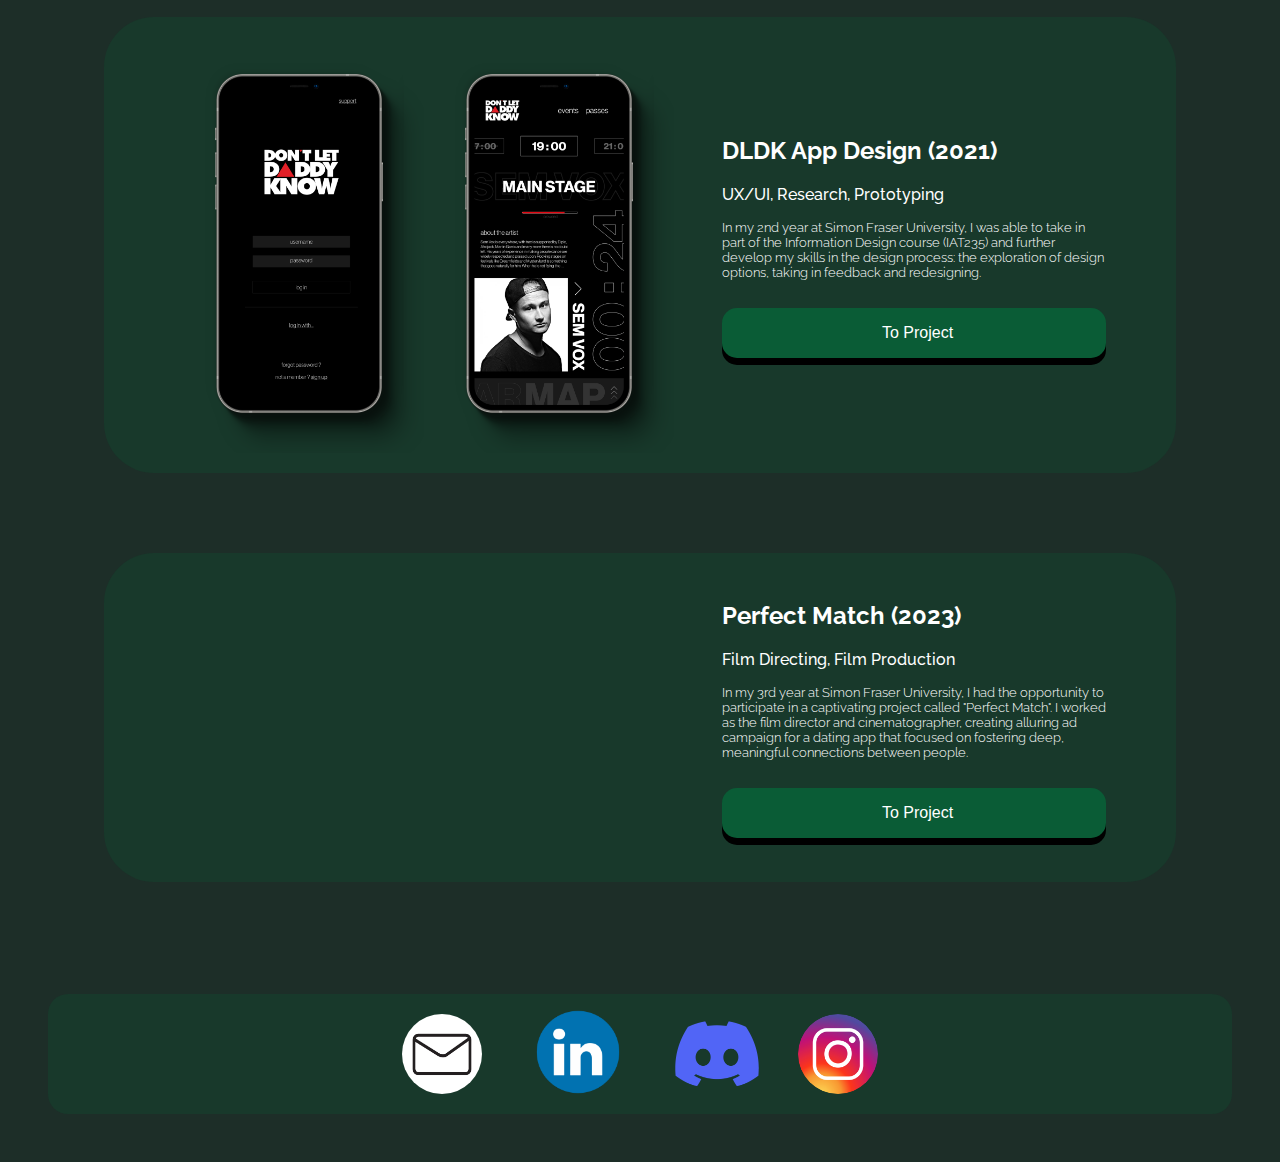
==== commit b32f7142: "Added title animations" ====
--- a/index.html
+++ b/index.html
@@ -8,6 +8,7 @@
     <title>Jihoon's Portfolio</title>
     <link href="css/main.css" rel="stylesheet"/>
     <link href="css/normalize.css" rel="stylesheet"/>
+    <script src="javascript/script.js"></script>
     <link rel="preconnect" href="https://fonts.googleapis.com"> 
     <link rel="preconnect" href="https://fonts.gstatic.com" crossorigin> 
     <link href="https://fonts.googleapis.com/css2?family=Orbitron:wght@700&family=Raleway:wght@100;300;400;500;600;700;900&display=swap" rel="stylesheet">
@@ -28,8 +29,8 @@
     </header>
 
     <section class="leading">
-        <h1>Hello, I am Jihoon.</h1> 
-        <h2>A UX/UI designer based in Vancouver.</h2>
+        <h1 id="title">Hello, I am Jihoon.</h1> 
+        <h2 id="title-secondary">A UX/UI designer based in Vancouver.</h2>
         <div class="leading-content">
             <div class="leading-photo">
                 <a href = "about-me.html">
@@ -100,7 +101,7 @@
         
     </section>
 
-    <section class="contact element">
+    <section class="contact-footer element">
         <div class="contact-me">
             <a href="mailto: jihoon_lee@sfu.ca" id="email">
                 <img src="img/email-icon.jpg" alt="link to Email">
--- a/css/main.css
+++ b/css/main.css
@@ -134,7 +134,14 @@
     transition-property: background-color;
     transition-duration: 0.5s;
     border-radius: 15px;
-}
+    box-shadow: 0px 7px black;
+}
+
+.button-nav:active {
+    background-color: #084029;
+    box-shadow: 0px 0px black;
+    transform: translate(0px, 7px);
+  }
 
 .button-nav:hover,
 .button-nav:focus {
@@ -274,6 +281,7 @@
 .project-container{
     display: flex;
     flex-wrap: wrap;
+    justify-content:center;
     align-items:left;
     margin: 5em 5em;
     border-radius: 50px;
@@ -293,15 +301,17 @@
 }
 
 .button-to-project .button-nav{
-    margin: 1em 0em 3em 0em;
+    margin: 1em 0em;
     padding: 2em 3em 2em 13.5em;
     width: 15em;
+    justify-content:center;
 }
 
 .button-to-about .button-nav{
-    margin: 1em 0em 3em 1em;
-    padding: 2em 3em 2em 16em;
+    margin: 1em 1em 3em 1em;
+    padding: 2em 2em 2em 16em;
     width: 17em;
+    justify-content: center;
 }
 
 .project-images{
@@ -322,12 +332,16 @@
     margin-top: 2.5em;
 }
 
-.contact-me{
-    margin:3em;
+.contact-footer{
+    margin:0em 3em 3em 3em;
+    padding: 1em;
     display: flex;
     flex-wrap: wrap;
-    justify-content: flex-end;
-}
+    justify-content: center;
+    background: #18392b;
+    border-radius: 20px;
+}
+
 
 .contact-me img{
     width:80px;
@@ -342,14 +356,43 @@
 
 #discord img{
     width: 120px;
-    margin-top: 0.5em;
-    margin-right: 1.5em;
+    margin-bottom: 0.4em;
+    margin-right: 1em;
 }
 
 #instgram img{
-}
-
-
+    margin-right: 1em;
+}
+
+/* Add this CSS to your existing styles */
+
+/* Style for the jumping animation */
+@keyframes jumpAnimation {
+    0% {
+      transform: translateY(0);
+    }
+    50% {
+      transform: translateY(-10px);
+    }
+    100% {
+      transform: translateY(0);
+    }
+  }
+  
+  /* Apply the jump animation to each character in the titles */
+  .leading h1 span,
+  .leading h2 span {
+    display: inline-block;
+    cursor: pointer; /* Set the cursor to hand when hovering */
+  }
+  
+  /* Add animation iteration count and fill mode */
+  .leading h1 span,
+  .leading h2 span {
+    animation: jumpAnimation 2s infinite;
+  }
+  
+  
 @media (max-width:1920px){
 
     .skills{
@@ -463,6 +506,12 @@
 
     .project-note p{
         width:70em;
+    }
+
+    div.project-img img{
+        max-width:300px;
+        height: auto;
+        margin-right:7em;
     }
 }
 
@@ -577,7 +626,7 @@
     }
 
     .button-to-project .button-nav{
-        padding: 1em 2em 1em 6em;
+        padding: 1em 4em 1em 7em;
         width: 8em;
     }
 
@@ -585,6 +634,12 @@
         margin-top: 2em;
         width: 530px;
         height: 298px;
+    }
+
+    div.project-img img{
+        max-width:300px;
+        height: auto;
+        margin-right:3em;
     }
 }
 
@@ -629,7 +684,7 @@
     }
 
     .button-to-about .button-nav{
-        margin: 1em 0em 3em 1em;
+        margin: 1em 3em;
         padding: 2em 3em 2em 13em;
         width: 14em;
     }
@@ -681,6 +736,17 @@
     .work-experience-list-detail{
         display: none;
     }
+
+    div.project-img img{
+        max-width:300px;
+        height: auto;
+        margin-right:1em;
+    }
+
+    .project-container{
+        margin: 2em;
+        padding:0em;
+    }
 }
 
 @media (max-width:527px){
@@ -689,6 +755,17 @@
         width: 400px;
         border-radius: 50%;
     }
+
+    .project-container{
+        margin: 1em;
+        padding:0em;
+    }
+
+    .button-to-about .button-nav{
+        margin: 1em 3em;
+        padding: 2em 3em 2em 11em;
+        width: 13em;
+    }
 }
 
 @media (max-width:490px){
@@ -829,48 +906,45 @@
         border-radius: 50%;
     }
 
-    .project-img iframe{
-        margin-top: 2em;
-        width: 280px;
-        height: 158px;
-    }
-
     .leading h1{
-        font-size: 2em;
-        color: white;
-        margin: 0.5em 0.3em 0em 0.3em;
+        font-size: 1.8em;
+        color: white;
+        margin: 1em 1em 0em;
     }
     
     .leading h2{
-        font-size: 1.2em;
-        color: white;
-        margin: 0.5em;
+        font-size: 1em;
+        color: white;
+        margin: 0.5em 2em;
     
     }
     
     .leading h3{
         font-size: 1em;
         color: white;
-        margin: 0em 0.3em 0em 0.3em;
+        margin: 0em 1.5em;
     }
     
     .leading p{
         font-size: 0.8em;
         color: white;
-        margin: 0.5em;
+        margin: 1em 2em;
         max-width:600px;
     
     }
 
     .button-to-about .button-nav{
-        margin: 1em 0em 3em 1em;
-        padding: 2em 3em 2em 8em;
-        width: 9.5em;
+        margin: 1em;
+        padding: 2em 3em 2em 9em;
+        width: 10em;
     }
 
     .project-container{
-        margin:1em;
-    }
+        margin: 1em;
+        padding:0em;
+        padding-bottom: 1em;
+    }
+    
 
     .project-img img {
         width:200px;
@@ -878,9 +952,19 @@
         padding-left: 2em;
     }
 
+    div.project-img img{
+        max-width:300px;
+        height: auto;
+        margin-right:2em;
+    }
+
+    .project-note p{
+        max-width:23.8em;
+    }
+
     .project-img iframe{
-        width: 265px;
-        height: 149.7px;
+        width: 350px;
+        height: 196.5px;
     }
 
     .contact-me{
@@ -899,4 +983,13 @@
     #discord img{
         width:4.3em;
     }
-}
+
+    .contact-footer{
+        margin:0em 1em 1em 1em;
+        display: flex;
+        flex-wrap: wrap;
+        justify-content: center;
+        background: #18392b;
+        border-radius: 20px;
+    }
+}
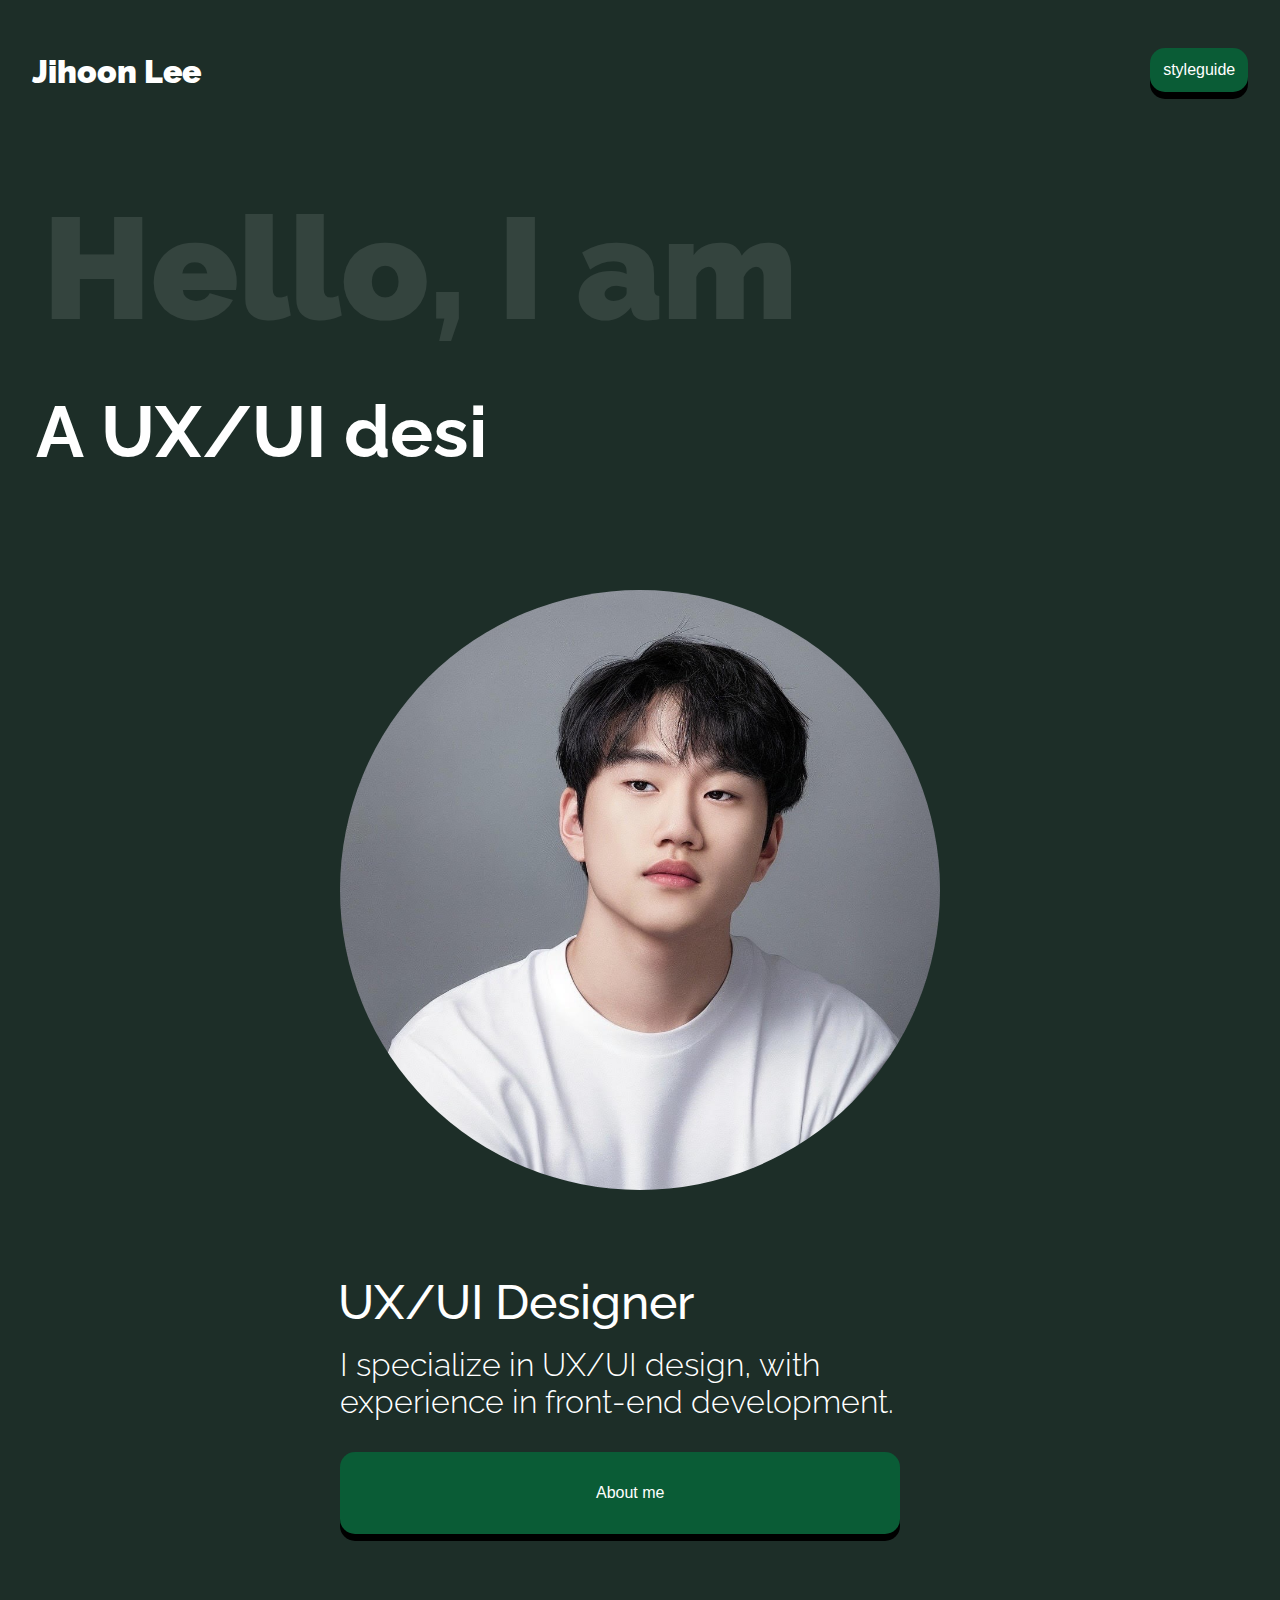
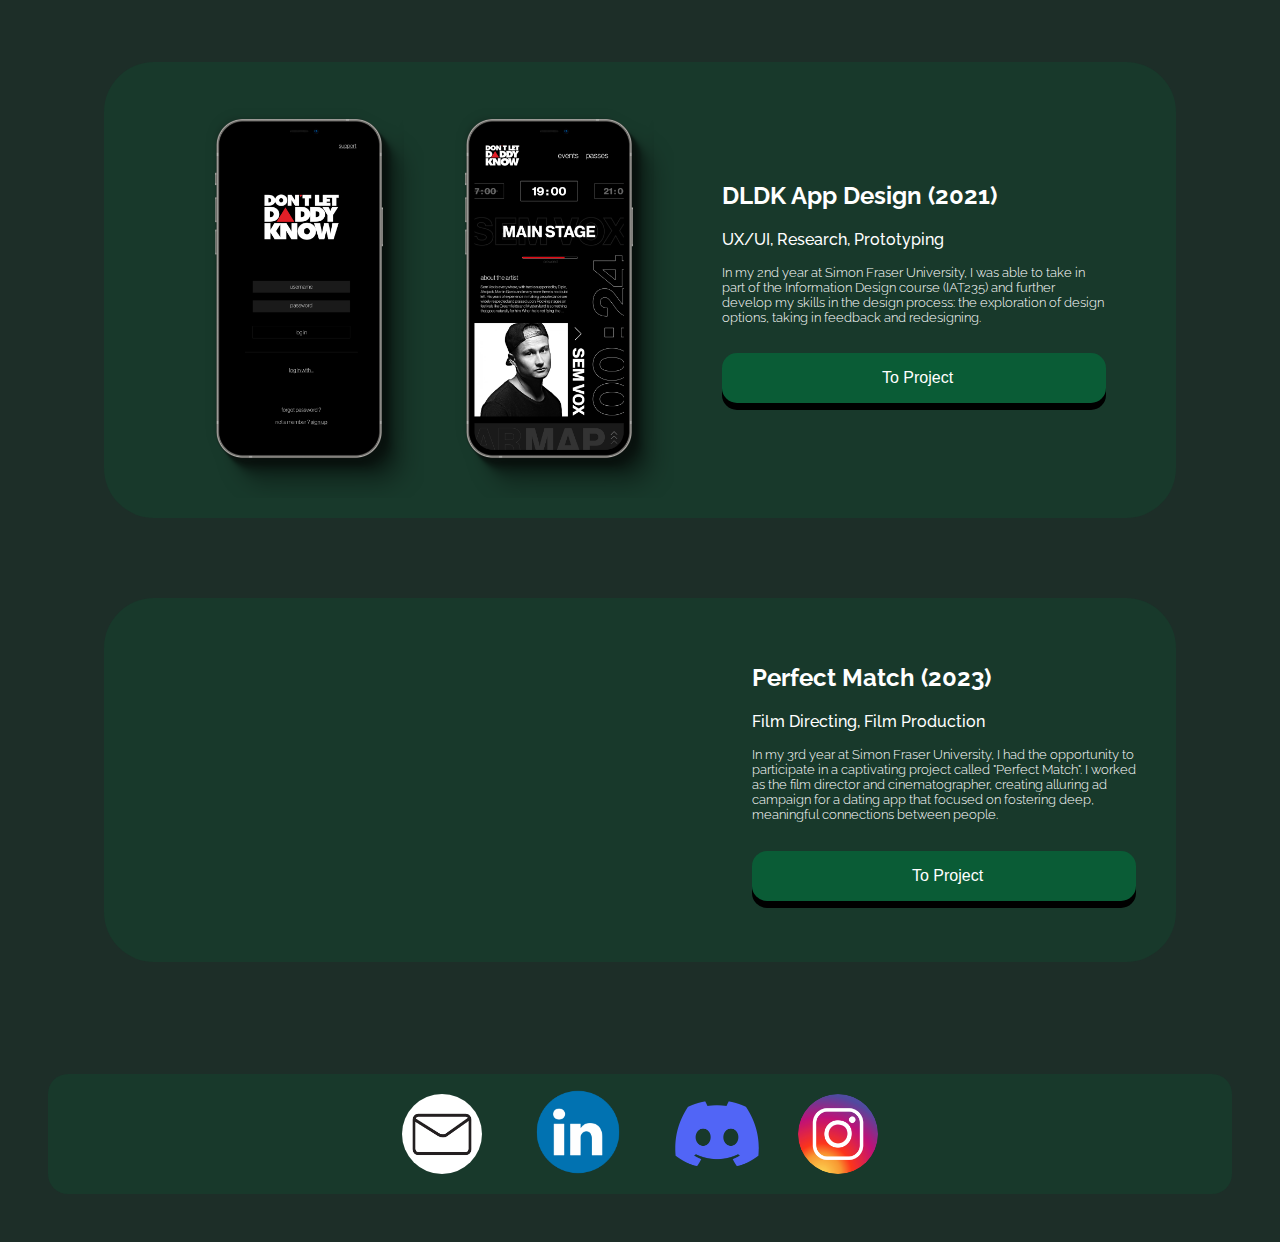
==== commit 122c6f8a: "Created project DLDK page" ====
--- a/index.html
+++ b/index.html
@@ -51,12 +51,12 @@
         <div class="project-container">
             <div class="project-images">
             <div class="project-img">
-                <a href="index.html">
+                <a href="project-dldk.html">
                     <img src="img/1.png">
                 </a>
             </div>
             <div class="project-img" id="second">
-                <a href="index.html">
+                <a href="project-dldk.html">
                     <img src="img/4.png">
                 </a>
             </div>
@@ -71,7 +71,7 @@
                     process: the exploration of design options, taking in feedback and redesigning.</p>
                 </div>
                 <div class="button-to-project">
-                    <a href="index.html" class="button-nav">To Project</a>
+                    <a href="project-dldk.html" class="button-nav">To Project</a>
                 </div>
             </div>
             
@@ -92,7 +92,7 @@
                         fostering deep, meaningful connections between people.</p>
                 </div>
                 <div class="button-to-project">
-                    <a href="index.html" class="button-nav">To Project</a>
+                    <a href="project-perfect-match.html" class="button-nav">To Project</a>
                 </div>
             </div>
             
--- a/css/main.css
+++ b/css/main.css
@@ -363,6 +363,222 @@
 #instgram img{
     margin-right: 1em;
 }
+
+.leading-project{
+    color: white;
+    display: flex;
+    flex-wrap: wrap;
+    justify-content: space-evenly;
+    margin: 3em 3em 10em 3em;
+}
+
+.leading-project-title{
+    align-self: center;
+}
+
+.leading-project-img img{
+    width: 500px;
+    height: auto;
+}
+
+.project-body{
+    color: white;
+    margin: 15em 15em 5em 15em;
+}
+
+.project-body p{
+    max-width:50em;
+}
+
+.project-body-introduction-top{
+    display: flex;
+    flex-wrap: wrap;
+    justify-content: space-between;
+}
+
+.project-body-introduction-top-leading{
+    align-self: center;
+}
+
+.project-body img{
+    width: 300px;
+    height: auto;
+}
+
+.project-body-introduction-top-leading-img img{
+    width:400px;
+}
+
+.project-body-introduction-research{
+    display: flex;
+    justify-content: flex-start;
+    margin:2em 0em;
+}
+
+.project-body-introduction-process-two{
+    display: flex;
+    justify-content: space-evenly;
+    margin:1em;
+}
+
+.project-body-introduction-process-two p{
+    align-self: center;
+}
+
+.project-body-introduction-process-two img{
+    width: 400px;
+}
+
+.project-body-introduction-process-three{
+    display: flex;
+    justify-content: space-evenly;
+    margin:1em;
+}
+
+.project-body-introduction-process-three p{
+    align-self: center;
+}
+
+.project-body-introduction-process-three img{
+    width: 400px;
+}
+
+.project-body-introduction-process-four{
+    display: flex;
+    flex-wrap: wrap;
+    justify-content: center;
+    margin:1em;
+}
+
+.project-body-introduction-process-four p{
+    align-self: center;
+    justify-content: center;
+}
+
+.project-body-introduction-process-four img{
+    width: 400px;
+    height: auto;
+}
+
+.project-body-introduction-redesign-one p{
+    max-width: 70em;
+}
+.project-body-introduction-redesign-two {
+    display: flex;
+    flex-wrap: wrap;
+    justify-content: center;
+}
+.project-body-introduction-redesign-two img{
+    width: 500px;
+    height: auto;
+}
+
+.project-body-introduction-redesign-three{
+    display: flex;
+    justify-content: center;
+}
+
+.project-body-introduction-redesign-four{
+    display: flex;
+    justify-content: space-evenly;
+    margin:1em;
+}
+.project-body-introduction-redesign-four p{
+    align-self: center;
+}
+.project-body-introduction-redesign-four img{
+    width: 400px;
+    height: auto;
+}
+
+.project-body-introduction-redesign-five{
+    display: flex;
+    justify-content: space-evenly;
+    margin:1em;
+}
+.project-body-introduction-redesign-five p{
+    align-self: center;
+}
+.project-body-introduction-redesign-five img{
+    width: 400px;
+    height: auto;
+}
+
+.project-body-introduction-redesign-six{
+    display: flex;
+    justify-content: space-evenly;
+    margin:1em;
+}
+.project-body-introduction-redesign-six p{
+    align-self: center;
+}
+.project-body-introduction-redesign-six img{
+    width: 400px;
+    height: auto;
+}
+
+.project-body-introduction-redesign-seven{
+    display: flex;
+    justify-content: space-evenly;
+    margin:1em;
+}
+
+.project-body-introduction-redesign-seven img{
+    width: 400px;
+    height: auto;
+}
+
+.project-body-introduction-redesign-eight{
+    display: flex;
+    justify-content: center;
+}
+.project-body-introduction-redesign-eight p{
+    max-width: 70em;
+}
+
+.project-body-introduction-watch{
+    margin-top: 5em;
+}
+
+.project-body-introduction-watch-one{
+    display: flex;
+    flex-wrap: wrap;
+    justify-content: space-between;
+    height:auto;
+    margin-bottom: 5em;
+}
+.project-body-introduction-watch-one img{
+    width:1000px;
+}
+.project-body-introduction-watch-one p{
+    max-width: 20em;
+    align-self: center;
+}
+
+.project-body-introduction-watch-two{
+    display: flex;
+    flex-wrap: wrap;
+    justify-content: space-between;
+}
+.project-body-introduction-watch-two img{
+    width: 450px;
+    height: auto;
+    margin-bottom: 2em;
+}
+
+.project-body-introduction-challenges{
+    margin:5em 0em;
+}
+
+.project-body-introduction-reflection{
+    margin:5em 0em;
+}
+
+.project-body-introduction-conclusion{
+    margin:5em 0em 0em 0em;
+}
+
+
 
 /* Add this CSS to your existing styles */
 
@@ -416,30 +632,23 @@
     .project-content{
         margin-left: 3em;
     }
+
+    .project-img iframe{
+        margin-top: 1.5em;
+    }
+
+
 }
 
 @media (max-width:1455px){
-    .project-img img{
-        width: 250px;
-        height:auto;
-    }
-
-    .project-img iframe{
-        width: 500px;
-        height: 280px;
-        margin-top: 4.5em;
-    }
-}
-
-@media (max-width: 1355px){
     .leading h1{
-        font-size: 8em;
+        font-size: 9em;
         color: white;
         margin: 0.5em 0.3em 0em 0.3em;
     }
     
     .leading h2{
-        font-size: 4em;
+        font-size: 4.5em;
         color: white;
         margin: 0.5em;
     
@@ -469,6 +678,10 @@
         font-size: 1.5em;
     }
 
+    .project-container{
+        padding: 1em;
+    }
+
     .project-content h3{
         font-size: 1em;
     }
@@ -483,7 +696,19 @@
         padding: 1em 2em 1em 10em;
         width: 12em;
     }
-
+    .project-img img{
+        width: 250px;
+        height:auto;
+    }
+
+    .project-img iframe{
+        width: 560px;
+        height: 315px;
+        margin-top: 0.5em;
+    }
+}
+
+@media (max-width: 1355px){
     .project-img iframe{
         margin-top: 0.8em;
     }
@@ -902,7 +1127,7 @@
     }
     .leading-photo img{
         margin: 1em 1em;
-        width: 300px;
+        width: 250px;
         border-radius: 50%;
     }
 
@@ -935,14 +1160,15 @@
 
     .button-to-about .button-nav{
         margin: 1em;
-        padding: 2em 3em 2em 9em;
-        width: 10em;
+        padding: 2em 3em 2em 8em;
+        width: 9em;
     }
 
     .project-container{
         margin: 1em;
         padding:0em;
         padding-bottom: 1em;
+        
     }
     
 
@@ -963,8 +1189,8 @@
     }
 
     .project-img iframe{
-        width: 350px;
-        height: 196.5px;
+        width: 300px;
+        height: 169px;
     }
 
     .contact-me{
@@ -992,4 +1218,11 @@
         background: #18392b;
         border-radius: 20px;
     }
-}
+
+    .leading-about{
+        display: flex;
+        flex-wrap: wrap;
+        justify-content: center;
+        margin:1em;
+    }
+}
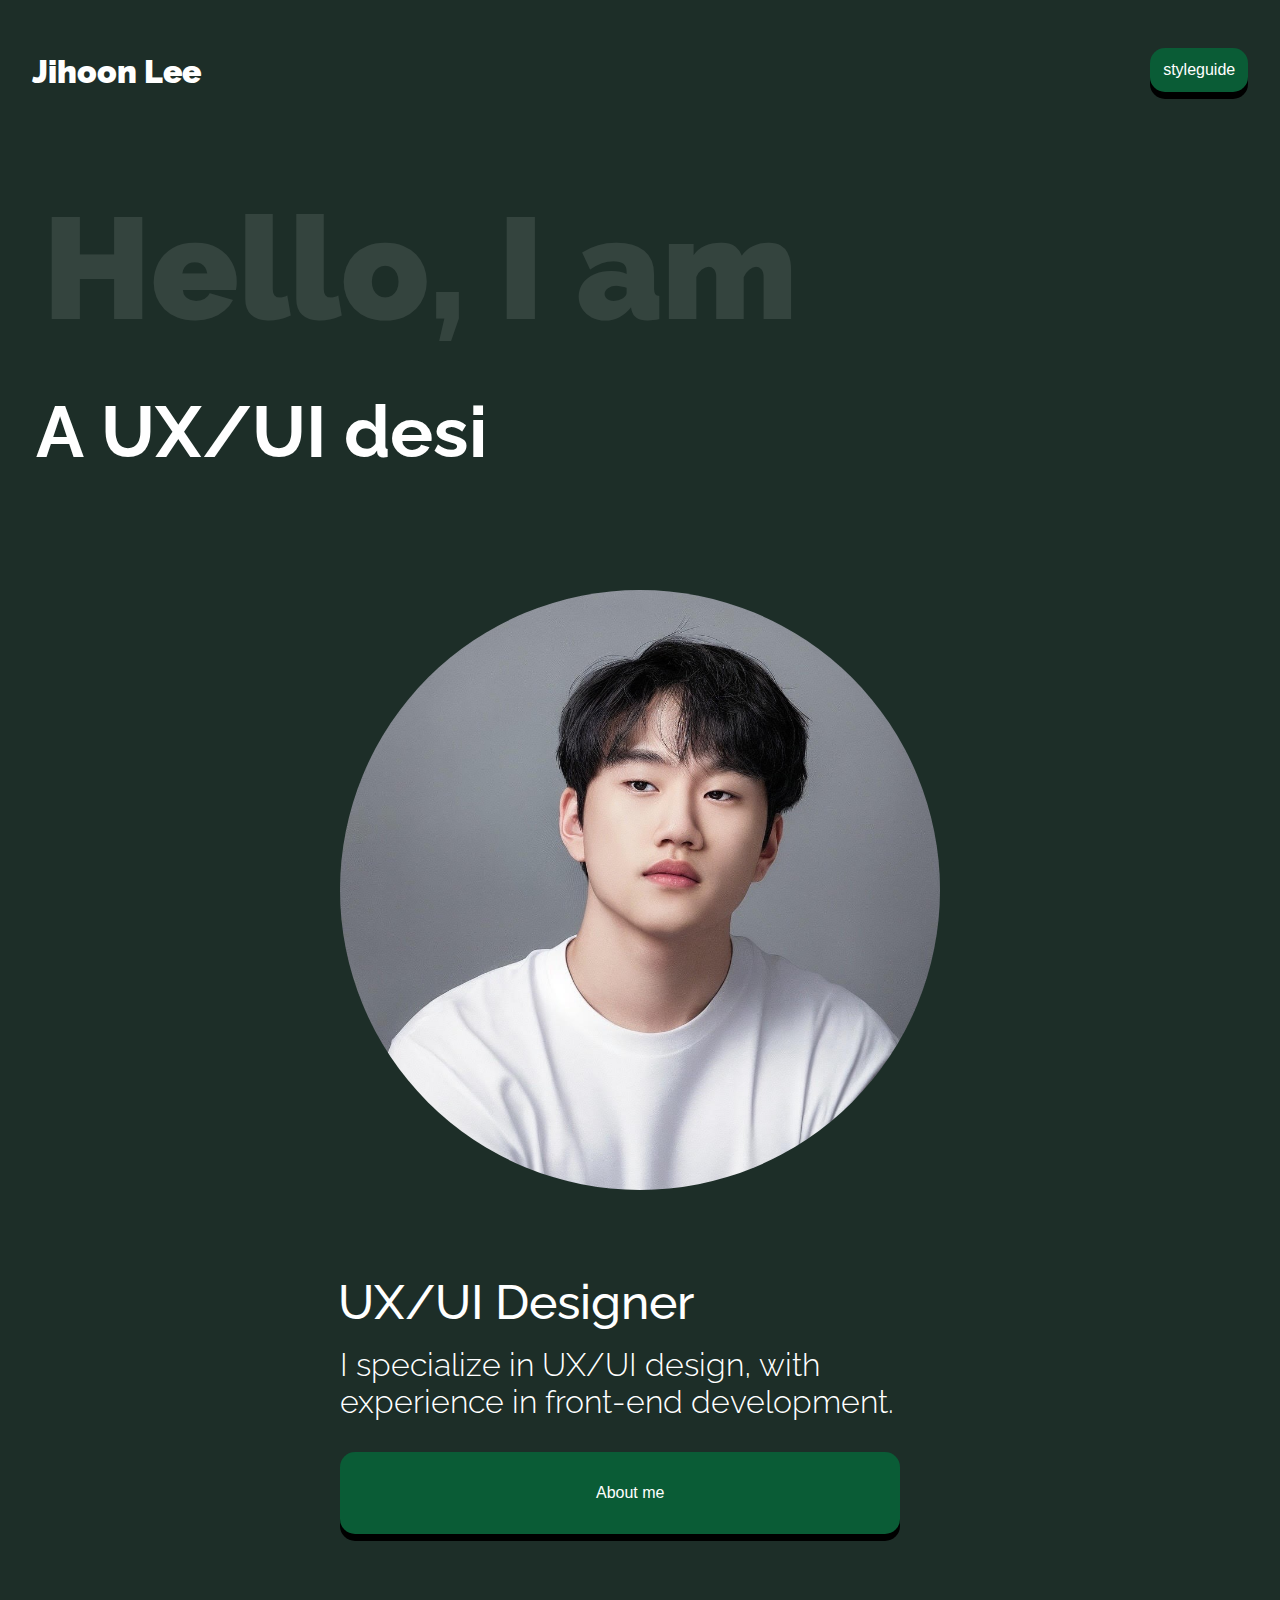
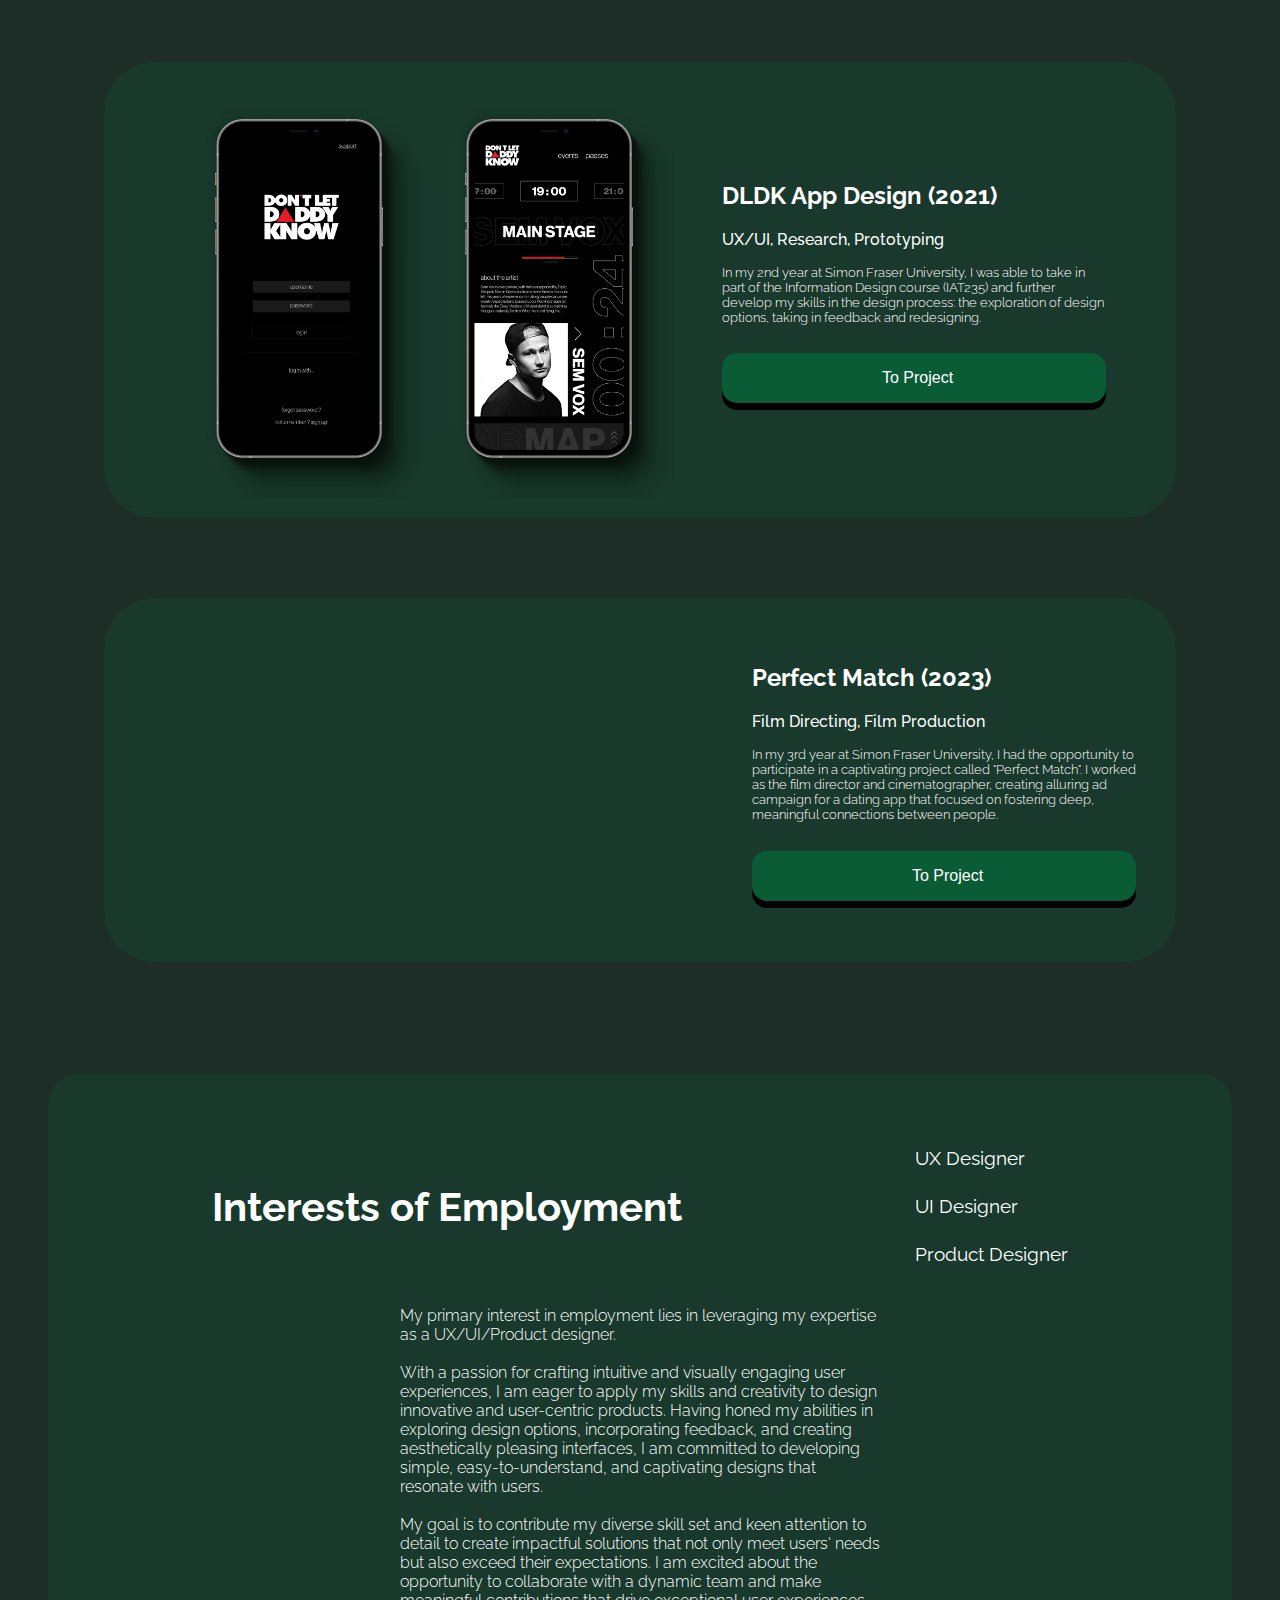
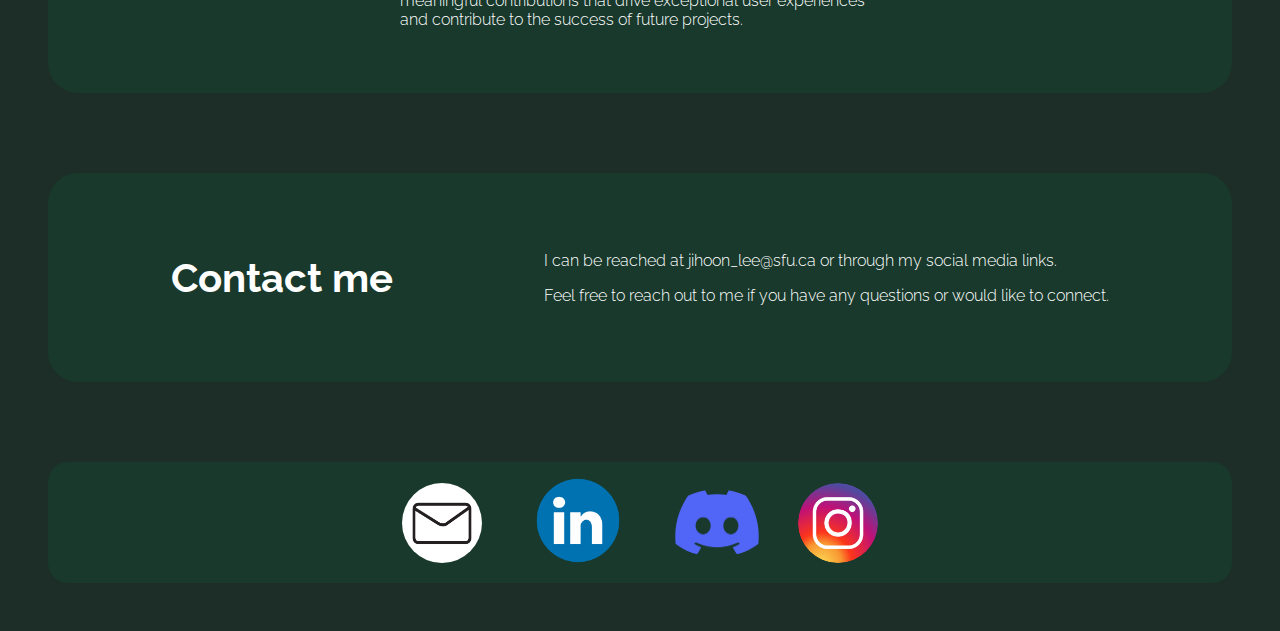
==== commit 6e4d25f8: "Added interests in employment and contact me banner" ====
--- a/index.html
+++ b/index.html
@@ -95,10 +95,45 @@
                     <a href="project-perfect-match.html" class="button-nav">To Project</a>
                 </div>
             </div>
-            
-            
         </div>
-        
+    </section>
+
+    <section class="interests element">
+        <h2>Interests of Employment</h2>
+        <div class="interests-note">
+            <h4>UX Designer</h4>
+            <h4>UI Designer</h4>
+            <h4>Product Designer</h4>
+        </div>
+        <div class="interests-note">
+            <p>
+                My primary interest in employment lies in leveraging my expertise as a 
+                UX/UI/Product designer. 
+                <br><br>
+                With a passion for crafting intuitive and visually 
+                engaging user experiences, I am eager to apply my skills and creativity to design 
+                innovative and user-centric products. Having honed my abilities in exploring design options, 
+                incorporating feedback, and creating aesthetically pleasing interfaces, I am committed to 
+                developing simple, easy-to-understand, and captivating designs that resonate with users. 
+                <br><br>
+                My goal is to contribute my diverse skill set and keen attention to detail to create impactful 
+                solutions that not only meet users' needs but also exceed their expectations. I am excited about 
+                the opportunity to collaborate with a dynamic team and make meaningful contributions that drive 
+                exceptional user experiences and contribute to the success of future projects.
+            </p>
+        </div>
+    </section>
+
+    <section class="contact-info">
+        <h2>Contact me</h2>
+        <div class="contact-info-note">
+            <p>
+                I can be reached at jihoon_lee@sfu.ca or through my social media links.
+            </p>
+            <p>
+                Feel free to reach out to me if you have any questions or would like to connect.
+            </p>
+        </div>
     </section>
 
     <section class="contact-footer element">
--- a/css/main.css
+++ b/css/main.css
@@ -558,7 +558,7 @@
 .project-body-introduction-watch-two{
     display: flex;
     flex-wrap: wrap;
-    justify-content: space-between;
+    justify-content: space-evenly;
 }
 .project-body-introduction-watch-two img{
     width: 450px;
@@ -578,9 +578,81 @@
     margin:5em 0em 0em 0em;
 }
 
-
-
-/* Add this CSS to your existing styles */
+.perfect-match-video iframe{
+    width: 1000px;
+    height: 562px;
+}
+
+.images{
+    display: flex;
+    flex-wrap: wrap;
+    justify-content: space-between;
+    gap: 1em;
+}
+
+.images img{
+    width:670px;
+}
+
+.project-body-introduction-initial-one{
+    margin: 5em 0em;
+}
+
+.project-body-introduction-initial-three{
+    margin: 3em 0em;
+}
+
+.project-body-introduction-feedback-one{
+    margin: 5em 0em;
+}
+
+.project-body-introduction-feedback-three{
+    margin: 3em 0em;
+}
+
+.project-body-introduction-media-one{
+    margin: 5em 0em 0em 0em;
+}
+
+.project-DLDK-img img{
+    max-width:300px;
+}
+
+.interests{
+    display: flex;
+    flex-wrap: wrap;
+    justify-content:space-around;
+    align-self: center;
+    margin: 0em 3em 5em;
+    border-radius: 30px;
+    background: #18392b;
+    padding:3em;
+}
+
+.interests h2{
+    margin: 0;
+    align-self: center;
+}
+
+.interests-note{
+    max-width: 30em;
+    align-self: center;
+}
+
+.contact-info{
+    color: white;
+    display: flex;
+    flex-wrap: wrap;
+    justify-content:space-around;
+    margin: 0em 3em 5em;
+    border-radius: 30px;
+    background: #18392b;
+    padding:3em;
+}
+.contact-info-note{
+    align-self: center;
+}
+
 
 /* Style for the jumping animation */
 @keyframes jumpAnimation {
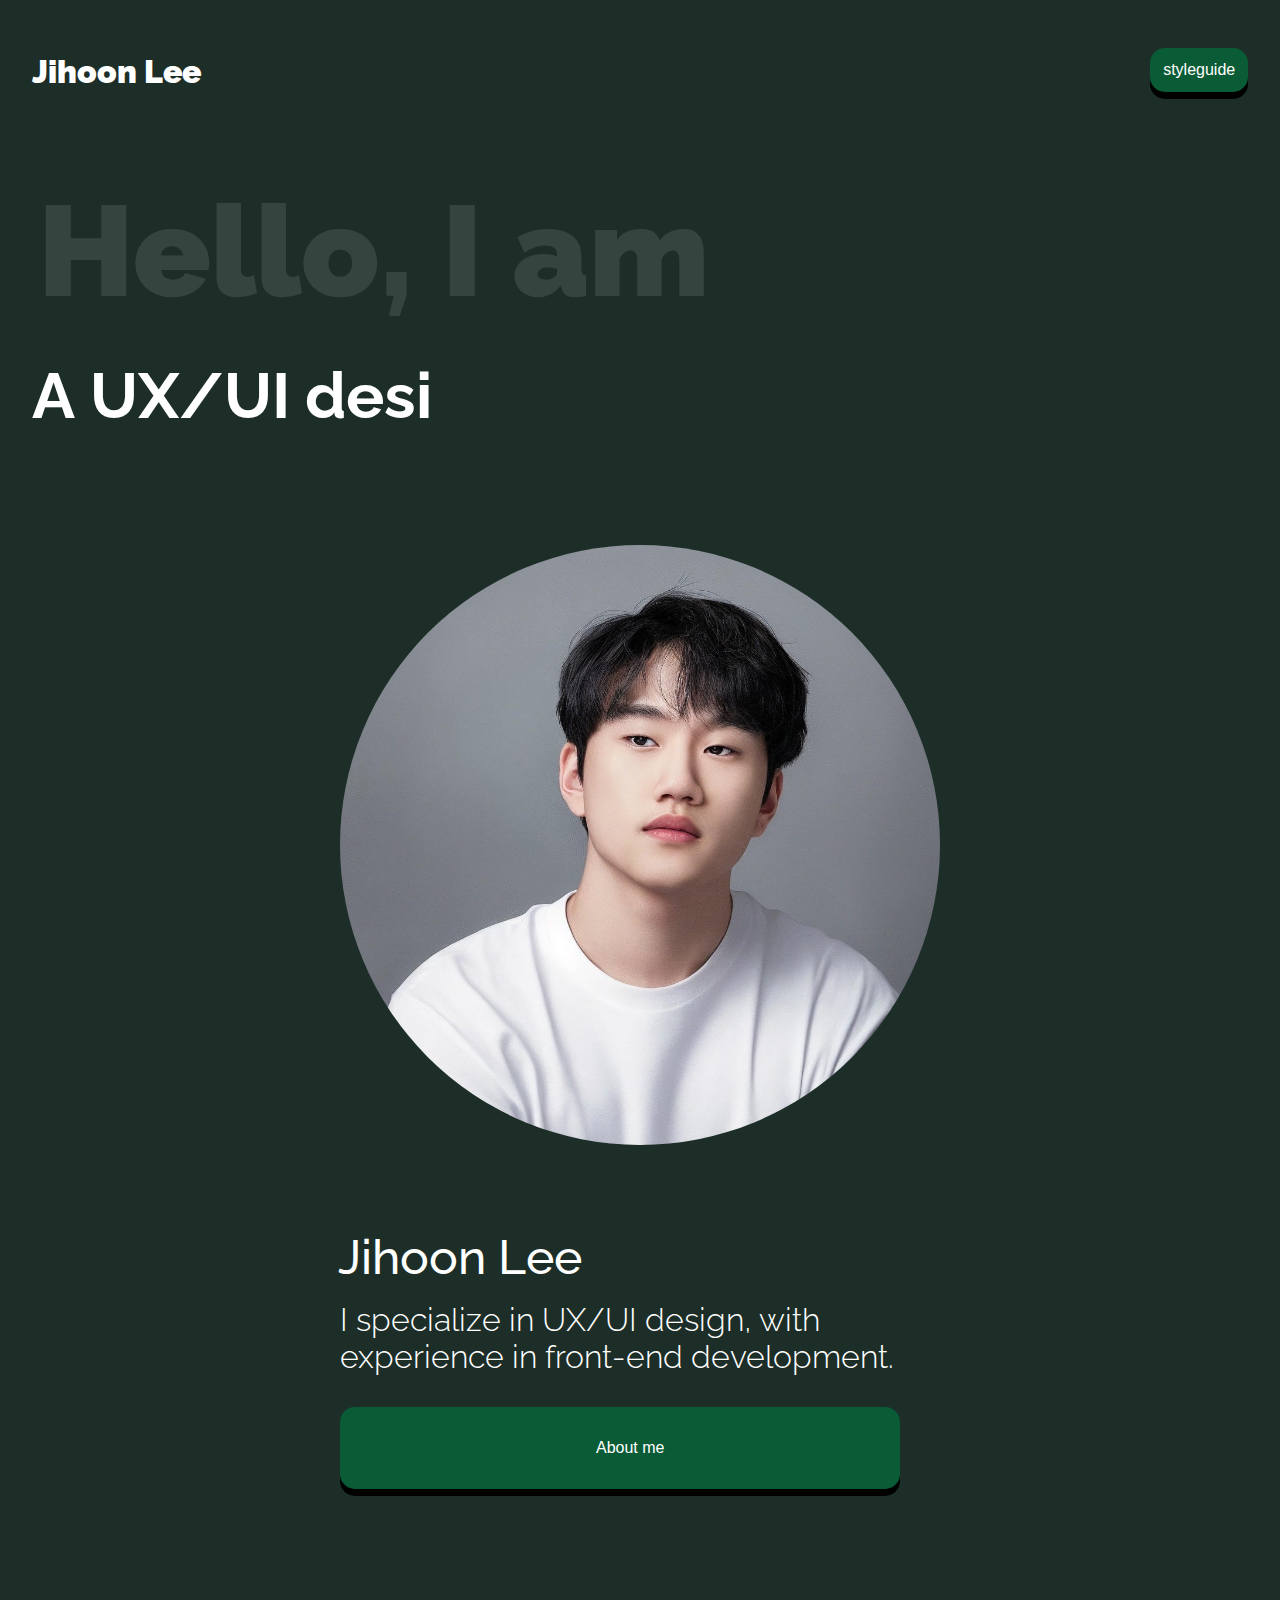
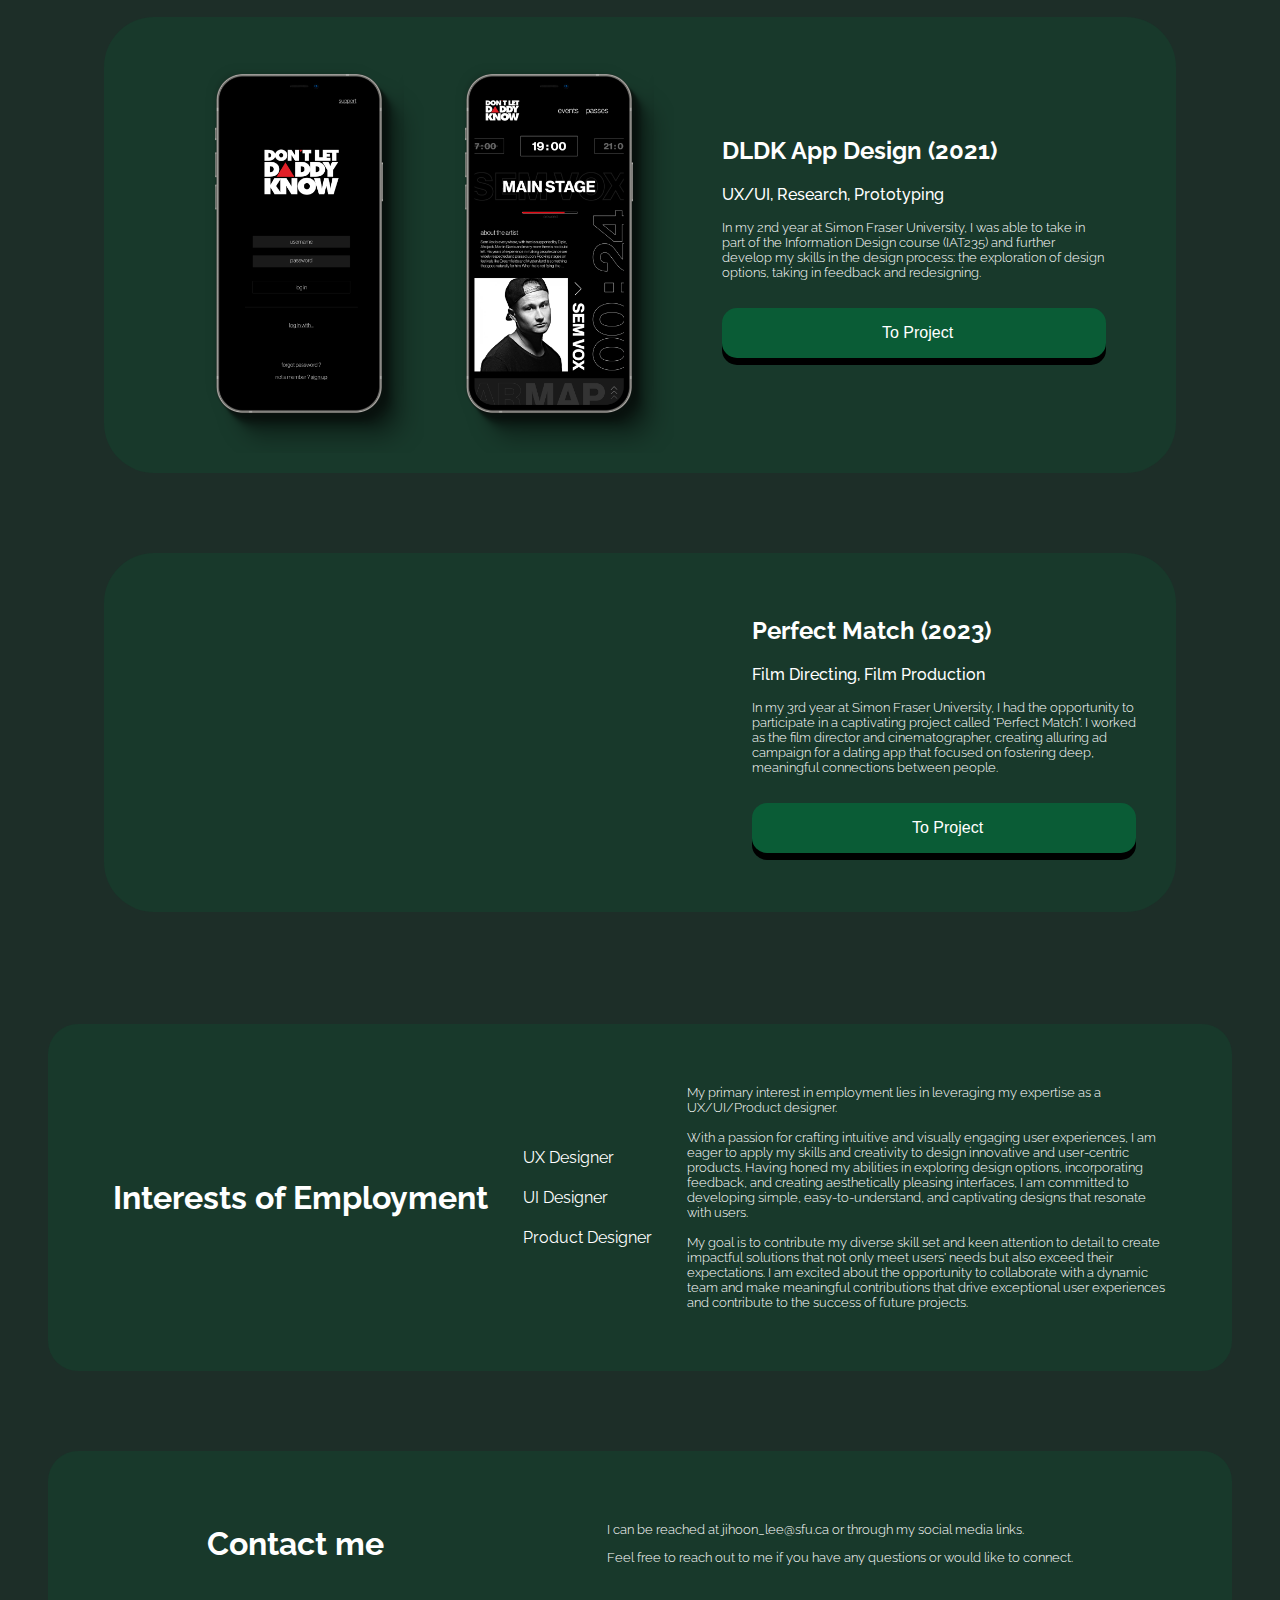
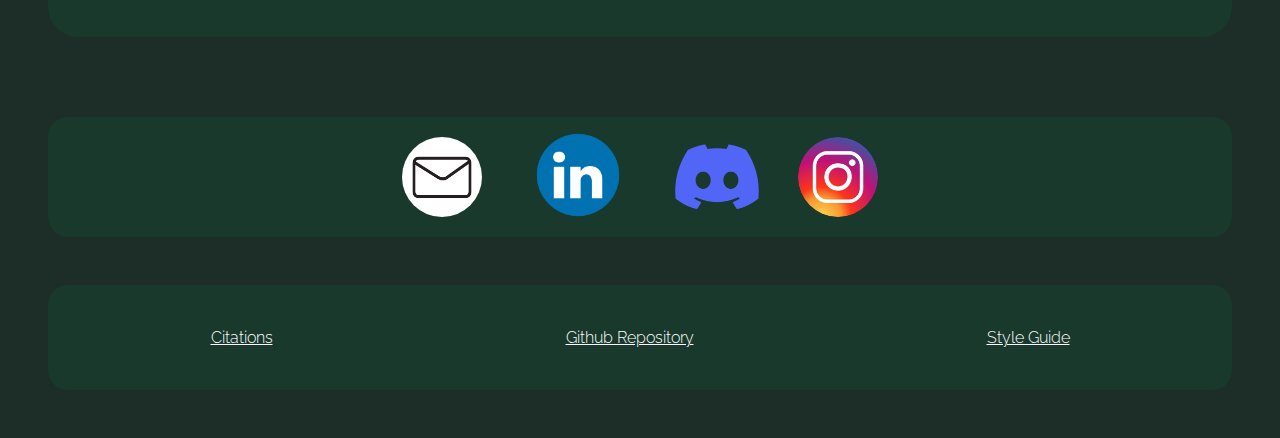
==== commit 1fdf076c: "Updated home for scaling properly, added footer and citation page" ====
--- a/index.html
+++ b/index.html
@@ -38,7 +38,7 @@
                 </a>
             </div>
             <div class="leading-about">
-                <h3>UX/UI Designer</h3>
+                <h3>Jihoon Lee</h3>
                 <p>I specialize in UX/UI design, with experience in front-end development.</p>
                 <div class="button-to-about">
                     <a href="about-me.html" class="button-nav">About me</a>
@@ -134,6 +134,7 @@
                 Feel free to reach out to me if you have any questions or would like to connect.
             </p>
         </div>
+        
     </section>
 
     <section class="contact-footer element">
@@ -152,6 +153,20 @@
             </a>
         </div>
     </section>
+
+    <footer class="footer">
+        <div class="footer-all">
+            <div class="footer-item">
+                <h5><a href="citations.html">Citations</a></h5>
+            </div>
+            <div class="footer-item">
+                <h5><a href="https://github.com/jhoonl/P03_Jihoon_Lee" target="_blank">Github Repository</a></h5>
+            </div>
+            <div class="footer-item">
+                <h5><a href="style-guide.html">Style Guide</a></h5>
+            </div>
+        </div>
+    </footer>
 </body>
 
 </html>--- a/css/main.css
+++ b/css/main.css
@@ -653,33 +653,32 @@
     align-self: center;
 }
 
-
-/* Style for the jumping animation */
-@keyframes jumpAnimation {
-    0% {
-      transform: translateY(0);
-    }
-    50% {
-      transform: translateY(-10px);
-    }
-    100% {
-      transform: translateY(0);
-    }
-  }
-  
-  /* Apply the jump animation to each character in the titles */
-  .leading h1 span,
-  .leading h2 span {
-    display: inline-block;
-    cursor: pointer; /* Set the cursor to hand when hovering */
-  }
-  
-  /* Add animation iteration count and fill mode */
-  .leading h1 span,
-  .leading h2 span {
-    animation: jumpAnimation 2s infinite;
-  }
-  
+.citation-list{
+    color: white;
+    margin: 5em;
+}
+
+.footer-all{
+    background: #18392b;
+    margin: 3em;
+    padding: 1em;
+    border-radius: 20px;
+
+    display: flex;
+    flex-wrap: wrap;
+    justify-content: space-around;
+    
+}
+
+.footer-item{
+    color: white;
+    text-decoration:underline;
+    align-self: center;
+}
+
+.footer-item:hover{
+    text-decoration: none;
+} 
   
 @media (max-width:1920px){
 
@@ -700,7 +699,18 @@
     }
 }
 
-@media (max-width:1535px){
+@media (max-width:1820px){
+.leading h1{
+    font-size: 10em;
+}
+
+.leading h2{
+    font-size: 5em;
+
+}
+}
+
+@media (max-width:1555px){
     .project-content{
         margin-left: 3em;
     }
@@ -709,23 +719,19 @@
         margin-top: 1.5em;
     }
 
-
-}
-
-@media (max-width:1455px){
     .leading h1{
-        font-size: 9em;
-        color: white;
-        margin: 0.5em 0.3em 0em 0.3em;
+        font-size: 8em;
     }
     
     .leading h2{
-        font-size: 4.5em;
-        color: white;
-        margin: 0.5em;
-    
-    }
-    
+        font-size: 4em;
+    
+    }
+
+
+}
+
+@media (max-width:1480px){
     .leading h3{
         font-size: 3em;
         color: white;
@@ -764,6 +770,26 @@
 
     }
 
+    .interests h2{
+        font-size: 2em;
+    }
+
+    .interests-note h4{
+        font-size: 1em;
+    }
+
+    .interests-note p{
+        font-size: 0.8em;
+    }
+
+    .contact-info h2{
+        font-size: 2em;
+    }
+
+    .contact-info-note p{
+        font-size: 0.8em;
+    }    
+
     .button-to-project .button-nav{
         padding: 1em 2em 1em 10em;
         width: 12em;
@@ -780,13 +806,8 @@
     }
 }
 
-@media (max-width: 1355px){
-    .project-img iframe{
-        margin-top: 0.8em;
-    }
-}
-
-@media (max-width:1235px){
+
+@media (max-width:1250px){
     #second.project-img{
         display:none;
     }
@@ -809,6 +830,15 @@
         max-width:300px;
         height: auto;
         margin-right:7em;
+    }
+
+    .leading h1{
+        font-size: 7em;
+    }
+    
+    .leading h2{
+        font-size: 3.5em;
+    
     }
 }
 
@@ -854,27 +884,39 @@
         flex-wrap: wrap;
       }
       
-      .skill-list-detail {
+    .skill-list-detail {
         flex-basis: 50%;
         box-sizing: border-box;
-        margin-top: 20px; /* Add some spacing between items */
+        margin-top: 20px; 
       }
       
-      h5 {
+    .work-experience h5 {
         margin-top: 0;
       }
       
-      ul {
+    ul {
         list-style-type: none;
         padding: 0;
       }
 
-      div.skill-list-detail li{
+    div.skill-list-detail li{
         margin-left:0;
       }
-}
-
-@media (max-width:995px){
+    
+}
+
+@media (max-width:1080px){
+    .leading h1{
+        font-size: 6em;
+    }
+    
+    .leading h2{
+        font-size: 3em;
+    
+    }
+}
+
+@media (max-width:985px){
     .leading h1{
         font-size: 5em;
         color: white;
@@ -938,13 +980,33 @@
         height: auto;
         margin-right:3em;
     }
-}
-
-@media (max-width:833px){
+
+    .interests h2{
+        font-size: 1.5em;
+    }
+
+    .interests-note h4{
+        font-size: 0.8em;
+    }
+
+    .interests-note p{
+        font-size: 0.7em;
+    }
+
+    .contact-info h2{
+        font-size: 1.5em;
+    }
+
+    .contact-info-note p{
+        font-size: 0.7em;
+    }    
+}
+
+@media (max-width:840px){
     .project-img iframe{
         margin-top: 2em;
-        width: 280px;
-        height: 158px;
+        width: 400px;
+        height: 225px;
     }
 
     .leading h1{
@@ -1017,7 +1079,7 @@
     }
 }
 
-@media (max-width:660px){
+@media (max-width:675px){
     .leading-photo img{
         margin: 3em 4em;
         width: 400px;
@@ -1025,7 +1087,7 @@
     }
 }
 
-@media (max-width:585px){
+@media (max-width:630px){
     .introduction-para-short{
         display: none;
     }
@@ -1044,9 +1106,18 @@
         margin: 2em;
         padding:0em;
     }
-}
-
-@media (max-width:527px){
+
+    .leading h1{
+        font-size: 3.5em;
+    }
+    
+    .leading h2{
+        font-size: 1.8em;
+    
+    }
+}
+
+@media (max-width:595px){
     .leading-photo img{
         margin: 1em 2em;
         width: 400px;
@@ -1060,96 +1131,30 @@
 
     .button-to-about .button-nav{
         margin: 1em 3em;
-        padding: 2em 3em 2em 11em;
-        width: 13em;
-    }
-}
-
-@media (max-width:490px){
-
-    nav.website-header h1{
-        font-size: 2em;
-    }
-
-    nav.website-header h2{
-        font-size: 1.5em;
-    }
-
-    h1{
-        font-size: 2em;
-    }
-
-    h2{
-        font-size: 1.5em;
-    }
-
-    h3{
+        padding: 2em 3em 2em 10em;
+        width: 12em;
+    }
+
+    .leading h1{
+        font-size: 3.2em;
+    }
+    
+    .leading h2{
+        font-size: 1.6em;
+    
+    }
+
+    .leading h3{
         font-size: 1.2em;
     }
 
-    h4{
-        font-size: 1em;
-    }
-
-    h5{
+    .leading p{
         font-size: 0.8em;
     }
-
-    p{
-        font-size: 0.8em;
-    }
-
-    ul{
-        font-size: 0.8em;
-    }
-
-    li{
-        font-size: 0.8em;
-    }
-}
-
-@media (max-width:415px) {
-
-    nav.website-header h1{
-        font-size: 1.7em;
-    }
-
-    nav.website-header h2{
-        font-size: 1.3em;
-    }
-
-    h1{
-        font-size: 1.7em;
-    }
-
-    h2{
-        font-size: 1.3em;
-    }
-
-    h3{
-        font-size: 1em;
-    }
-
-    h4{
-        font-size: 0.8em;
-    }
-
-    h5{
-        font-size: 0.7em;
-    }
-
-    p{
-        font-weight: 300;
-        font-size: 0.7em;
-    }
-
-    ul{
-        font-size: 0.7em;
-    }
-
-    li{
-        font-size: 0.7em;
-    }
+}
+
+
+@media (max-width:515px) {
 
     .skills-list{
         margin: 0em 0em 1em;
@@ -1297,4 +1302,32 @@
         justify-content: center;
         margin:1em;
     }
-}
+
+    .interests h2{
+        font-size: 1em;
+    }
+
+    .interests-note h4{
+        font-size: 0.6em;
+    }
+
+    .interests-note p{
+        font-size: 0.6em;
+    }
+
+    .interests{
+        margin: 1em;
+        padding: 2em;
+    }
+
+    .contact-info{
+        margin: 1em;
+        padding: 2em;
+    }
+
+    .footer-all{
+        margin: 1em;
+        padding: 0.5em;
+        font-size: 0.8em;
+    }
+}
